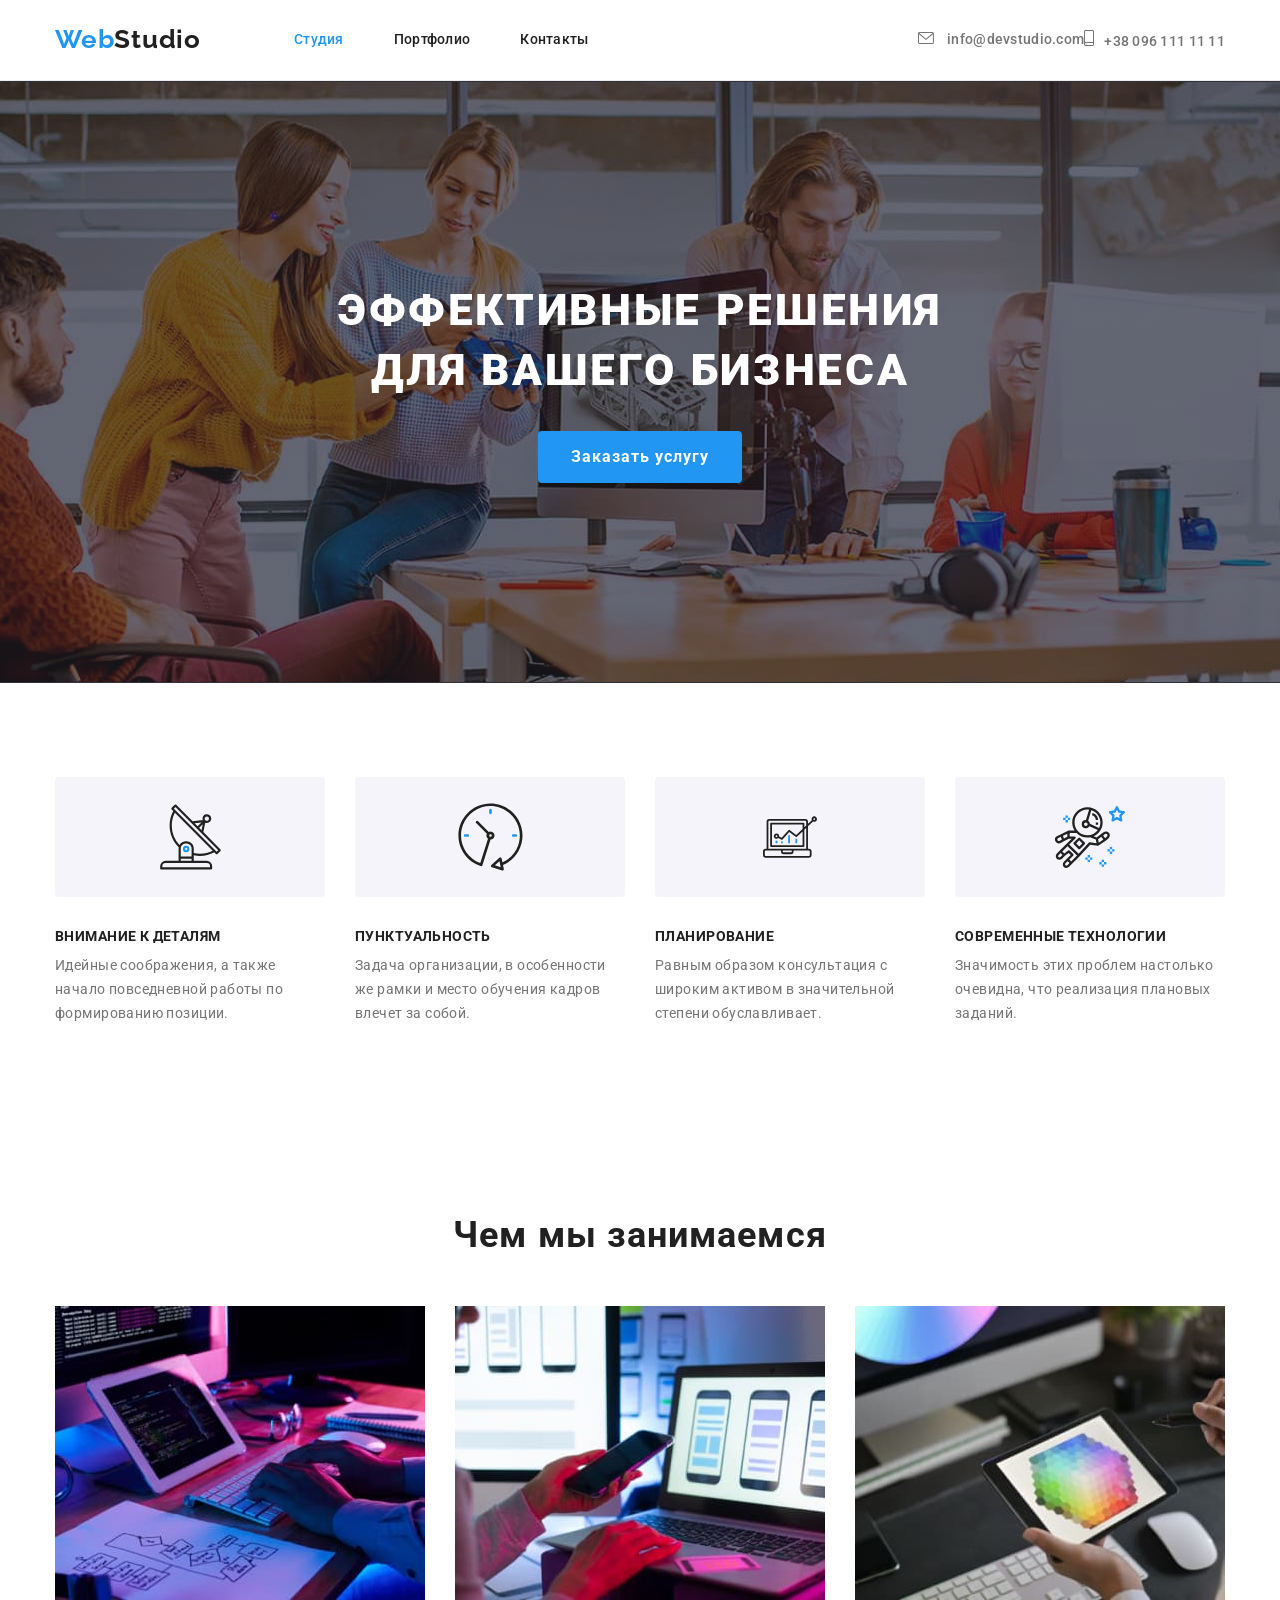
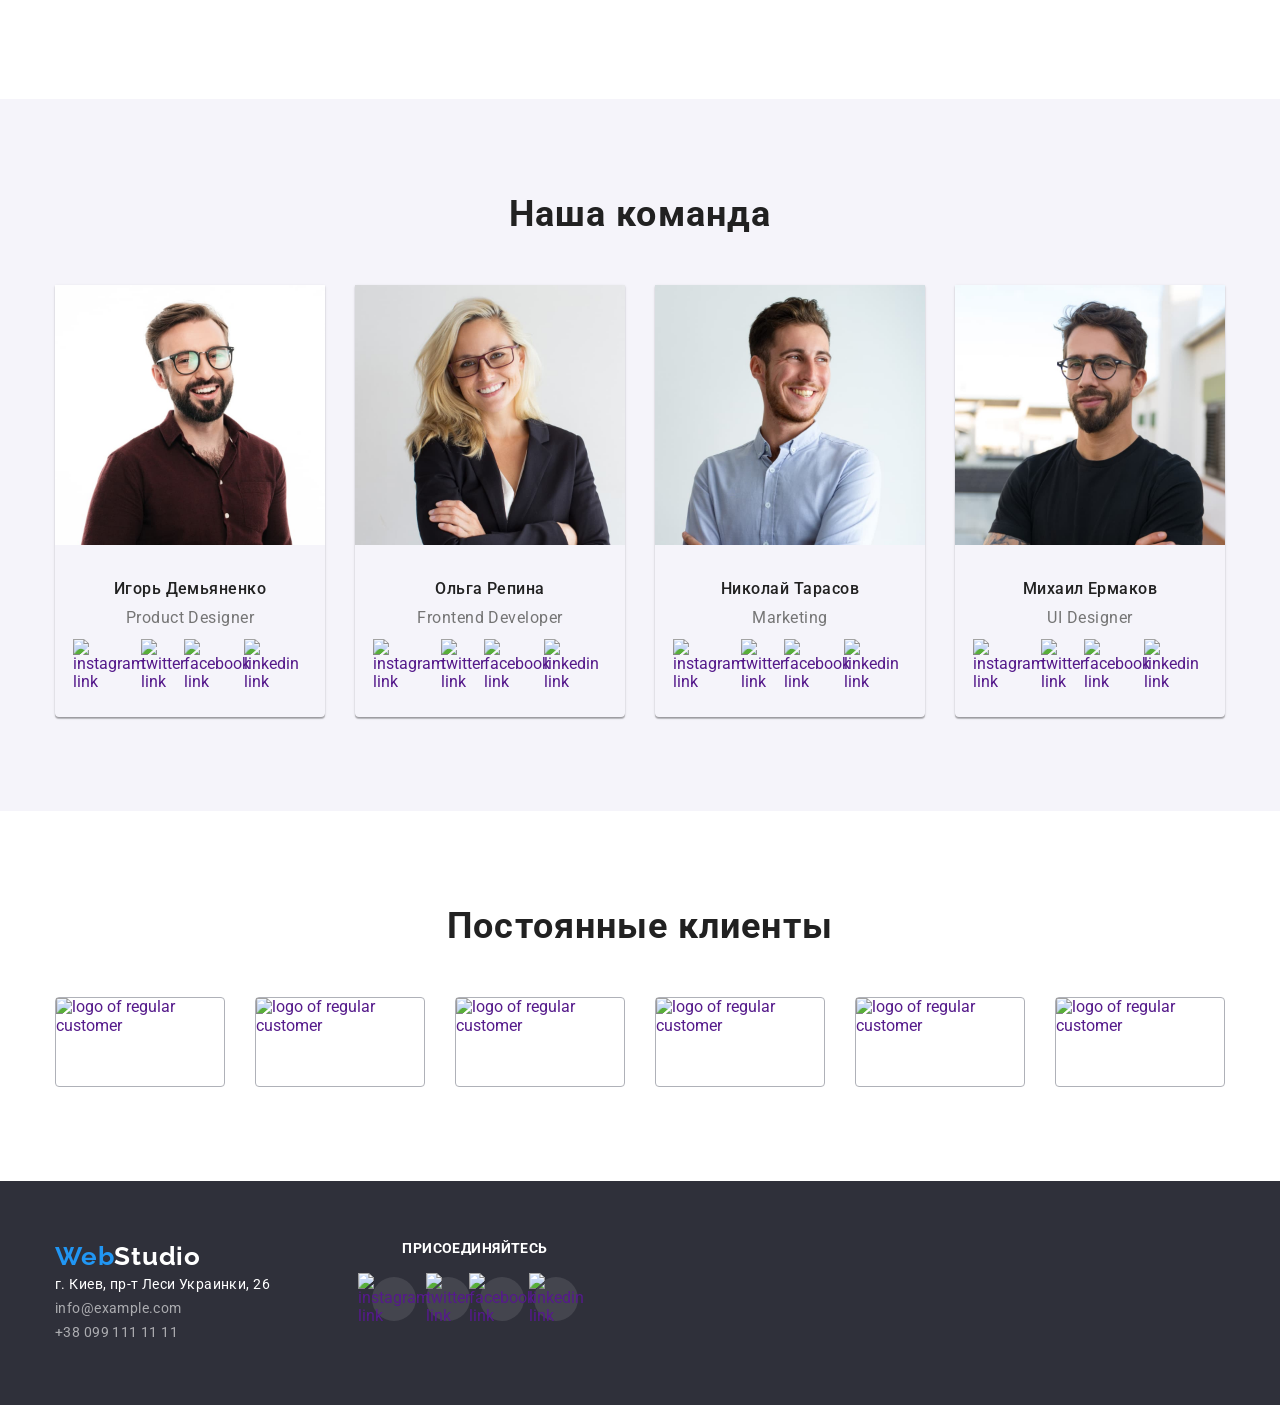
==== index.html @ 27469ef7 "sprite added" ====
<!DOCTYPE html>
<html lang="ru">
  <head>
    <meta charset="UTF-8" />
    <meta name="viewport" content="width=device-width, initial-scale=1.0" />
    <title>Document</title>
    <link
      rel="stylesheet"
      href="https://cdnjs.cloudflare.com/ajax/libs/modern-normalize/0.7.0/modern-normalize.min.css"
    />
    <link
      href="https://fonts.googleapis.com/css2?family=Raleway:wght@700&family=Roboto:wght@400;500;700&display=swap"
      rel="stylesheet"
    />
    <link rel="stylesheet" href="./css/styles.css" />
  </head>
  <body>
    <header class="header">
      <div class="container page-header">
        <nav class="site-nav">
          <a href="./index.html" class="logo">
            Web<span class="light">Studio</span>
          </a>
          <ul class="nav-list">
            <li class="item">
              <a href="./index.html" class="link current">Студия</a>
            </li>
            <li class="item">
              <a href="./portfolio.html" class="link">Портфолио</a>
            </li>
            <li class="item"><a href="" class="link">Контакты</a></li>
          </ul>
        </nav>
        <ul class="site-contact">
          <li class="item">
            <a href="mailto:info@devstudio.com" class="link"
              ><svg class="icon" width="16" height="12">
                <use href="./images/sprite.svg#envelope"></use>
              </svg>
              info@devstudio.com</a
            >
          </li>
          <li class="item">
            <a href="tel:+380961111111" class="link">
              <svg class="icon" width="10" height="16">
                <use href="./images/sprite.svg#smartphone"></use></svg
              >+38 096 111 11 11</a
            >
          </li>
        </ul>
      </div>
    </header>
    <main>
      <section class="hero">
        <h1 class="hero-title">Эффективные решения<br />для вашего бизнеса</h1>
        <a class="button primary" href="">Заказать услугу</a>
      </section>
      <section class="section advantages">
        <div class="container">
          <!-- <h2>Преимущества компании</h2> -->
          <ul class="list-advantages">
            <li class="item">
              <div class="advantages-rectangle">
                <svg class="icon" width="65" height="70">
                  <use href="./images/sprite.svg#antenna"></use>
                </svg>
              </div>
              <h3 class="section-title">Внимание к деталям</h3>
              <p>
                Идейные соображения, а также начало повседневной работы по
                формированию позиции.
              </p>
            </li>
            <li class="item">
              <div class="advantages-rectangle">
                <svg class="icon" width="67" height="70">
                  <use href="./images/sprite.svg#clock"></use>
                </svg>
              </div>
              <h3 class="section-title">Пунктуальность</h3>
              <p>
                Задача организации, в особенности же рамки и место обучения
                кадров влечет за собой.
              </p>
            </li>
            <li class="item">
              <div class="advantages-rectangle">
                <svg class="icon" width="70" height="54">
                  <use href="./images/sprite.svg#diagram"></use>
                </svg>
              </div>
              <h3 class="section-title">Планирование</h3>
              <p>
                Равным образом консультация с широким активом в значительной
                степени обуславливает.
              </p>
            </li>
            <li class="item">
              <div class="advantages-rectangle">
                <svg class="icon" width="70" height="70">
                  <use href="./images/sprite.svg#astronaut"></use>
                </svg>
              </div>
              <h3 class="section-title">Современные технологии</h3>
              <p>
                Значимость этих проблем настолько очевидна, что реализация
                плановых заданий.
              </p>
            </li>
          </ul>
        </div>
      </section>
      <section class="section">
        <div class="container">
          <h2 class="section-title">Чем мы занимаемся</h2>
          <ul class="workout">
            <li class="item">
              <img
                width="370"
                src="./images/box-1.jpg"
                alt="Создание веб приложений"
              />
            </li>
            <li class="item">
              <img
                width="370"
                src="./images/box-2.jpg"
                alt="Создание мобильных приложений"
              />
            </li>
            <li class="item">
              <img width="370" src="./images/box-3.jpg" alt="Подбор дизайнв" />
            </li>
          </ul>
        </div>
      </section>
      <section class="section team">
        <div class="container">
          <h2 class="section-title">Наша команда</h2>
          <ul class="team-members">
            <li class="item">
              <img width="270" src="./images/team1.jpg" alt="team member" />

              <h3>Игорь Демьяненко</h3>
              <p lang="en">Product Designer</p>

              <ul class="social-links">
                <li class="social-item">
                  <a href="" class="link"
                    ><img src="./images/instagram.svg" alt="instagram link"
                  /></a>
                </li>
                <li class="social-item">
                  <a href="" class="link"
                    ><img src="./images/twitter.svg" alt="twitter link"
                  /></a>
                </li>
                <li class="social-item">
                  <a href="" class="link"
                    ><img src="./images/facebook.svg"" alt="facebook link"></a
                  >
                </li>
                <li class="social-item">
                  <a href="" class="link"
                    ><img
                      class="img"
                      src="./images/linkedin.svg"
                      alt="linkedin link"
                  /></a>
                </li>
              </ul>
            </li>
            <li class="item">
              <img width="270" src="./images/team2.jpg" alt="team member" />

              <h3>Ольга Репина</h3>
              <p lang="en">Frontend Developer</p>

              <ul class="social-links">
                <li class="social-item">
                  <a href="" class="link"
                    ><img src="./images/instagram.svg" alt="instagram link"
                  /></a>
                </li>
                <li class="social-item">
                  <a href="" class="link"
                    ><img src="./images/twitter.svg" alt="twitter link"
                  /></a>
                </li>
                <li class="social-item">
                  <a href="" class="link"
                    ><img src="./images/facebook.svg"" alt=" facebook link"></a
                  >
                </li>
                <li class="social-item">
                  <a href="" class="link"
                    ><img
                      class="img"
                      src="./images/linkedin.svg"
                      alt="linkedin link"
                  /></a>
                </li>
              </ul>
            </li>
            <li class="item">
              <img width="270" src="./images/team3.jpg" alt="team member" />

              <h3>Николай Тарасов</h3>
              <p lang="en">Marketing</p>

              <ul class="social-links">
                <li class="social-item">
                  <a href="" class="link"
                    ><img src="./images/instagram.svg" alt="instagram link"
                  /></a>
                </li>
                <li class="social-item">
                  <a href="" class="link"
                    ><img src="./images/twitter.svg" alt="twitter link"
                  /></a>
                </li>
                <li class="social-item">
                  <a href="" class="link"
                    ><img src="./images/facebook.svg"" alt=" facebook link"></a
                  >
                </li>
                <li class="social-item">
                  <a href="" class="link"
                    ><img
                      class="img"
                      src="./images/linkedin.svg"
                      alt="linkedin link"
                  /></a>
                </li>
              </ul>
            </li>
            <li class="item">
              <img width="270" src="./images/team4.jpg" alt="team member" />

              <h3>Михаил Ермаков</h3>
              <p lang="en">UI Designer</p>

              <ul class="social-links">
                <li class="social-item">
                  <a href="" class="link"
                    ><img src="./images/instagram.svg" alt="instagram link"
                  /></a>
                </li>
                <li class="social-item">
                  <a href="" class="link"
                    ><img src="./images/twitter.svg" alt="twitter link"
                  /></a>
                </li>
                <li class="social-item">
                  <a href="" class="link"
                    ><img src="./images/facebook.svg"" alt=" facebook link"></a
                  >
                </li>
                <li class="social-item">
                  <a href="" class="link"
                    ><img
                      class="img"
                      src="./images/linkedin.svg"
                      alt="linkedin link"
                  /></a>
                </li>
              </ul>
            </li>
          </ul>
        </div>
      </section>
      <section class="section regular-customers">
        <div class="container">
          <h2 class="section-title">Постоянные клиенты</h2>
          <ul class="regular-customer-list">
            <li>
              <a href="" class="regular-customers-link"
                ><img src="./images/logo-1.svg" alt="logo of regular customer"
              /></a>
            </li>
            <li>
              <a href="" class="regular-customers-link"
                ><img src="./images/logo-2.svg" alt="logo of regular customer"
              /></a>
            </li>
            <li>
              <a href="" class="regular-customers-link"
                ><img src="./images/logo-3.svg" alt="logo of regular customer"
              /></a>
            </li>
            <li>
              <a href="" class="regular-customers-link"
                ><img src="./images/logo-4.svg" alt="logo of regular customer"
              /></a>
            </li>
            <li>
              <a href="" class="regular-customers-link"
                ><img src="./images/logo-5.svg" alt="logo of regular customer"
              /></a>
            </li>
            <li>
              <a href="" class="regular-customers-link"
                ><img src="./images/logo-6.svg" alt="logo of regular customer"
              /></a>
            </li>
          </ul>
        </div>
      </section>
    </main>
    <footer>
      <div class="container page-footer">
        <section class="address">
          <a href="./index.html" class="logo">
            Web<span class="dark">Studio</span>
          </a>

          <address class="address">
            г. Киев, пр-т Леси Украинки, 26 <br />
            <a href="mailto:info@example.com" class="link">info@example.com</a>
            <br />
            <a href="tel:+380991111111" class="link">+38 099 111 11 11</a>
          </address>
        </section>
        <section class="join">
          <h2 class="join-title">присоединяйтесь</h2>
          <ul class="join-list social-links">
            <li class="social-item">
              <a href="" class="link"
                ><img
                  class="img"
                  src="./images/instagram-2.svg"
                  alt="instagram link"
              /></a>
            </li>
            <li class="social-item">
              <a href="" class="link"
                ><img
                  class="img"
                  src="./images/twitter-1.svg"
                  alt="twitter link"
              /></a>
            </li>
            <li class="social-item">
              <a href="" class="link"
                ><img
                  class="img"
                  src="./images/facebook-1.svg"
                  alt="facebook link"
              /></a>
            </li>
            <li class="social-item">
              <a href="" class="link"
                ><img
                  class="img"
                  src="./images/linkedin-1.svg"
                  alt="linkedin link"
              /></a>
            </li>
          </ul>
        </section>
      </div>
    </footer>
  </body>
</html>
---- css/styles.css ----
:root {
  --primary-text-color: #757575;
  --title-text-color: #212121;
  --accent-color: #2196f3;
  --white-color: #ffffff;
  --secondary-bg-color: #2f303a;
  --secondary-button-color: #f5f4fa;
  --secondary-address-color: rgba(255, 255, 255, 0.6);
  --header-border-color: #ececec;
}

body {
  background-color: var(--white-color);
  color: var(--primary-text-color);
  font-family: Roboto, sans-serif;
}

.container {
  margin-left: auto;
  margin-right: auto;
  width: 1200px;
  padding-left: 15px;
  padding-right: 15px;
}

ul,
p,
h1,
h2,
h3,
h4,
h5,
h6 {
  margin: 0px;
  padding: 0px;
}

li {
  list-style: none;
}

a {
  text-decoration: none;
  /* Убираем подчёркивание */
}

/* Logo */
.logo {
  color: var(--accent-color);
  font-family: Raleway, sans-serif;
  font-weight: 700;
  font-size: 26px;
  line-height: 1.2;
  letter-spacing: 0.03em;
}
.logo .dark {
  margin-bottom: 20px;

  color: var(--white-color);
}

.logo .light {
  margin-bottom: 25px;

  color: var(--title-text-color);
}

/* Header */

.page-header {
  display: flex;
  align-items: center;
}

.header {
  border-bottom: 1px solid var(--header-border-color);
}

.site-nav {
  display: flex;
  align-items: center;
}

.nav-list {
  display: flex;
  margin-left: 93px;
}

.nav-list .item:not(:last-child) {
  margin-right: 50px;
}

.nav-list .link {
  display: inline-block;
  padding-top: 32px;
  padding-bottom: 32px;

  color: var(--title-text-color);
  font-weight: 500;
  font-size: 14px;
  line-height: 1.14;
  letter-spacing: 0.02em;
}

.site-contact {
  display: inline-flex;
  margin-left: auto;
}

.site-contact .icon {

  margin-right: 10px;
}

/* .site-contact .item:nth-child(1)::before {
  content: "";
  display: inline-flex;
  width: 16px;
  height: 12px;
  background-size: contain;
  background-image: url(../images/envelope.svg);
  background-repeat: no-repeat;
  margin-right: 10px;
}

.site-contact .item:nth-child(2)::before {
  content: "";
  display: inline-flex;
  width: 10px;
  height: 16px;
  background-size: contain;
  background-image: url(../images/smartphone.svg);
  background-repeat: no-repeat;
  margin-right: 10px; */
}

.site-contact .item:not(:last-child) {
    margin-right: 50px;
}

.site-contact .link {
  color: var(--primary-text-color);

  font-weight: 500;
  font-size: 14px;
  line-height: 1.14;
  letter-spacing: 0.02em;
}

.nav-list .link.current,
.nav-list .link:hover,
.nav-list .link:focus,
.site-contact .link:hover,
.site-contact .link:focus,
.address .link:hover,
.address .link:focus {
  color: var(--accent-color);
}

/* Main */

.section {
  padding: 94px 0px;
}

.section-title {
  color: var(--title-text-color);
}

.hero {
  background-color: var(--secondary-bg-color);

  background-image: linear-gradient(
      to right,
      rgba(47, 48, 58, 0.4),
      rgba(47, 48, 58, 0.4)
    ),
    url(../images/hero-bg.jpg);
  background-repeat: no-repeat;
  background-position: center;

  padding-top: 200px;
  padding-bottom: 200px;

  text-align: center;
}

.hero-title {
  margin-top: 0px;
  margin-bottom: 30px;

  color: var(--white-color);

  font-weight: 900;
  font-size: 44px;
  line-height: 1.36;
  letter-spacing: 0.06em;
  text-transform: uppercase;
}


.advantages .list-advantages {
  display: flex;
}

.advantages .item {
  width: calc((100% - (30px * 3)) / 4);
}

.advantages .item + .item {
  margin-left: 30px;
}

.advantages .section-title {
  display: inline-block;
  margin-bottom: 10px;

  font-weight: 700;
  font-size: 14px;
  line-height: 1.14;
  letter-spacing: 0.03em;
  text-transform: uppercase;
}
.advantages p {
  font-size: 14px;
  line-height: 1.71;
  letter-spacing: 0.03em;
}

.advantages-rectangle {
  background-color: var(--secondary-button-color);
  display: flex;
  justify-content: center;
   align-items: center;
  width: 270px;
  height: 120px;
  border-radius: 4px;
  margin-bottom: 30px;
}
/* .list-advantages .item::before {
  content: "";
  display: inline-flex;
  background-color: var(--secondary-button-color);
  background-position: 50% 50%;
  background-repeat: no-repeat;

  width: 270px;
  height: 120px;
  border-radius: 4px;
  margin-bottom: 30px;
}

.list-advantages .item:nth-child(1)::before {
  background-image: url(../images/antenna.svg);
}

.list-advantages .item:nth-child(2)::before {
  background-image: url(../images/clock.svg);
}

.list-advantages .item:nth-child(3)::before {
  background-image: url(../images/diagram.svg);
}

.list-advantages .item:nth-child(4)::before {
  background-image: url(../images/astronaut.svg);
} */

.workout {
  display: flex;
}

.workout .item + .item {
  margin-left: 30px;
}



.team {
  background-color: var(--secondary-button-color);
}

.team-members {
  display: flex;
}

.team-members .item:not(:last-child) {
  margin-right: 30px;
}

.team-members > .item {
  box-shadow: 0px 1px 3px rgba(0, 0, 0, 0.12), 0px 1px 1px rgba(0, 0, 0, 0.14),
    0px 2px 1px rgba(0, 0, 0, 0.2);
  border-radius: 0px 0px 4px 4px;
  padding-bottom: 30px;
}

.team h3 {
  margin-top: 30px;
  margin-bottom: 10px;

  color: var(--title-text-color);

  font-weight: 500;
  font-size: 16px;
  line-height: 1.19;
  text-align: center;
  letter-spacing: 0.03em;
}

.team p {
  margin-bottom: 16px;
  font-size: 16px;
  line-height: 1.19;
  text-align: center;
  letter-spacing: 0.03em;
}
.social-links {
  display: flex;
  width: 206px;
  height: 44px;
  margin-right: 32px;
  margin-left: 32px;
}

.social-item {
  display: flex;
  justify-content: center;
  align-items: center;

  width: 44px;
  height: 44px;
  border-radius: 50%;
}

.social-item:not(:last-child) {
  margin-right: 10px;
}
.regular-customers .regular-customer-list {
  display: flex;
  justify-content: space-between;
  width: 1170;
}

.regular-customers-link {
  display: flex;
  justify-content: center;
  width: 170px;
  height: 90px;

  border: 1px solid #afb1b8;
  border-radius: 4px;
}

.filter {
  display: flex;
  justify-content: center;
  margin-bottom: 50px;
}

.filter .item:not(:last-child) {
  margin-right: 8px;
}

/* Buttons */

.button {
  display: inline-block;
  border: 1px solid transparent;
  border-radius: 4px;
}

.button.primary {
  padding: 10px 32px;

  background-color: var(--accent-color);
  color: var(--white-color);

  font-weight: 700;
  font-size: 16px;
  line-height: 1.87;
  /* display: flex; */
  /* align-items: center; */
  /* text-align: center; */
  letter-spacing: 0.06em;
}

.filter .button {
  padding: 6px 22px;

  background-color: var(--secondary-button-color);
  color: var(--title-text-color);

  font-weight: 500;
  font-size: 16px;
  line-height: 1.62;
  letter-spacing: 0.03em;
}

.filter .button:hover,
.filter .button:focus {
  background-color: var(--accent-color);
  color: var(--white-color);
}

.works {
  display: flex;
  flex-wrap: wrap;
}

.works .item:not(:nth-child(3n)) {
  margin-right: 30px;
}

.works .item:not(:nth-last-child(-n + 3)) {
  margin-bottom: 30px;
}

.works .section-title {
  margin-top: 20px;
  margin-bottom: 4px;
}

h2.section-title {
  margin-bottom: 50px;

  font-weight: 700;
  font-size: 36px;
  line-height: 1.17;
  text-align: center;
  letter-spacing: 0.03em;
}

.works .section-title {
  font-weight: 700;
  font-size: 18px;
  line-height: 2;
  letter-spacing: 0.06em;
}

.works p {
  color: var(--primary-text-color);

  font-size: 16px;
  line-height: 1.87;
  letter-spacing: 0.03em;
}

/* Footer */

footer {
  background-color: var(--secondary-bg-color);
}

.page-footer {
  display: flex;
  padding-top: 60px;
  padding-bottom: 60px;
}
.address {
  color: var(--white-color);
  font-style: normal;
  font-size: 14px;
  line-height: 1.71;
  letter-spacing: 0.03em;
}

.address .link {
  color: var(--secondary-address-color);
  margin: 9px 0px;
}

.join {
  margin-left: 70px;
}

.join-title {
  margin-bottom: 20px;

  color: var(--white-color);

  font-family: Roboto;
  font-weight: 700;
  font-size: 14px;
  line-height: 1.14;
  letter-spacing: 0.03em;
  text-transform: uppercase;
  text-align: center;
}

.join .social-item {
  background-color: rgba(255, 255, 255, 0.1);
}
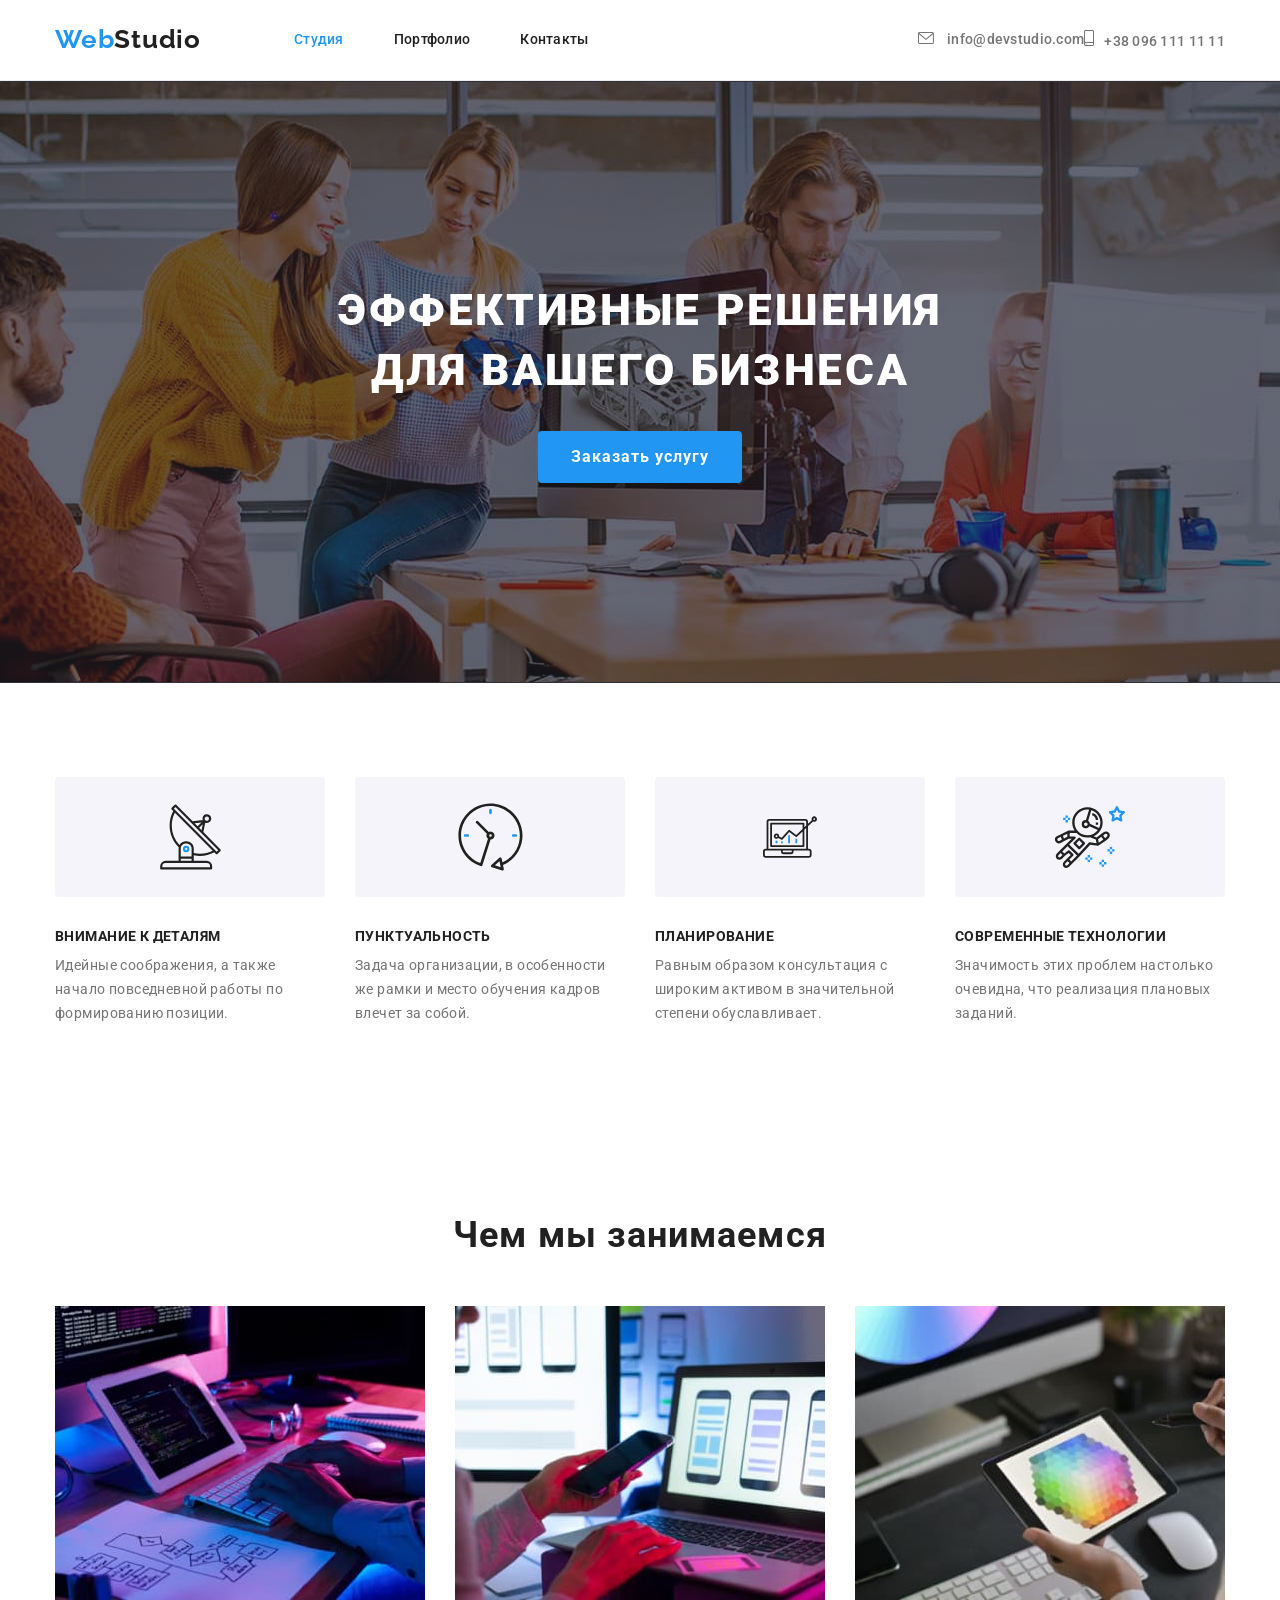
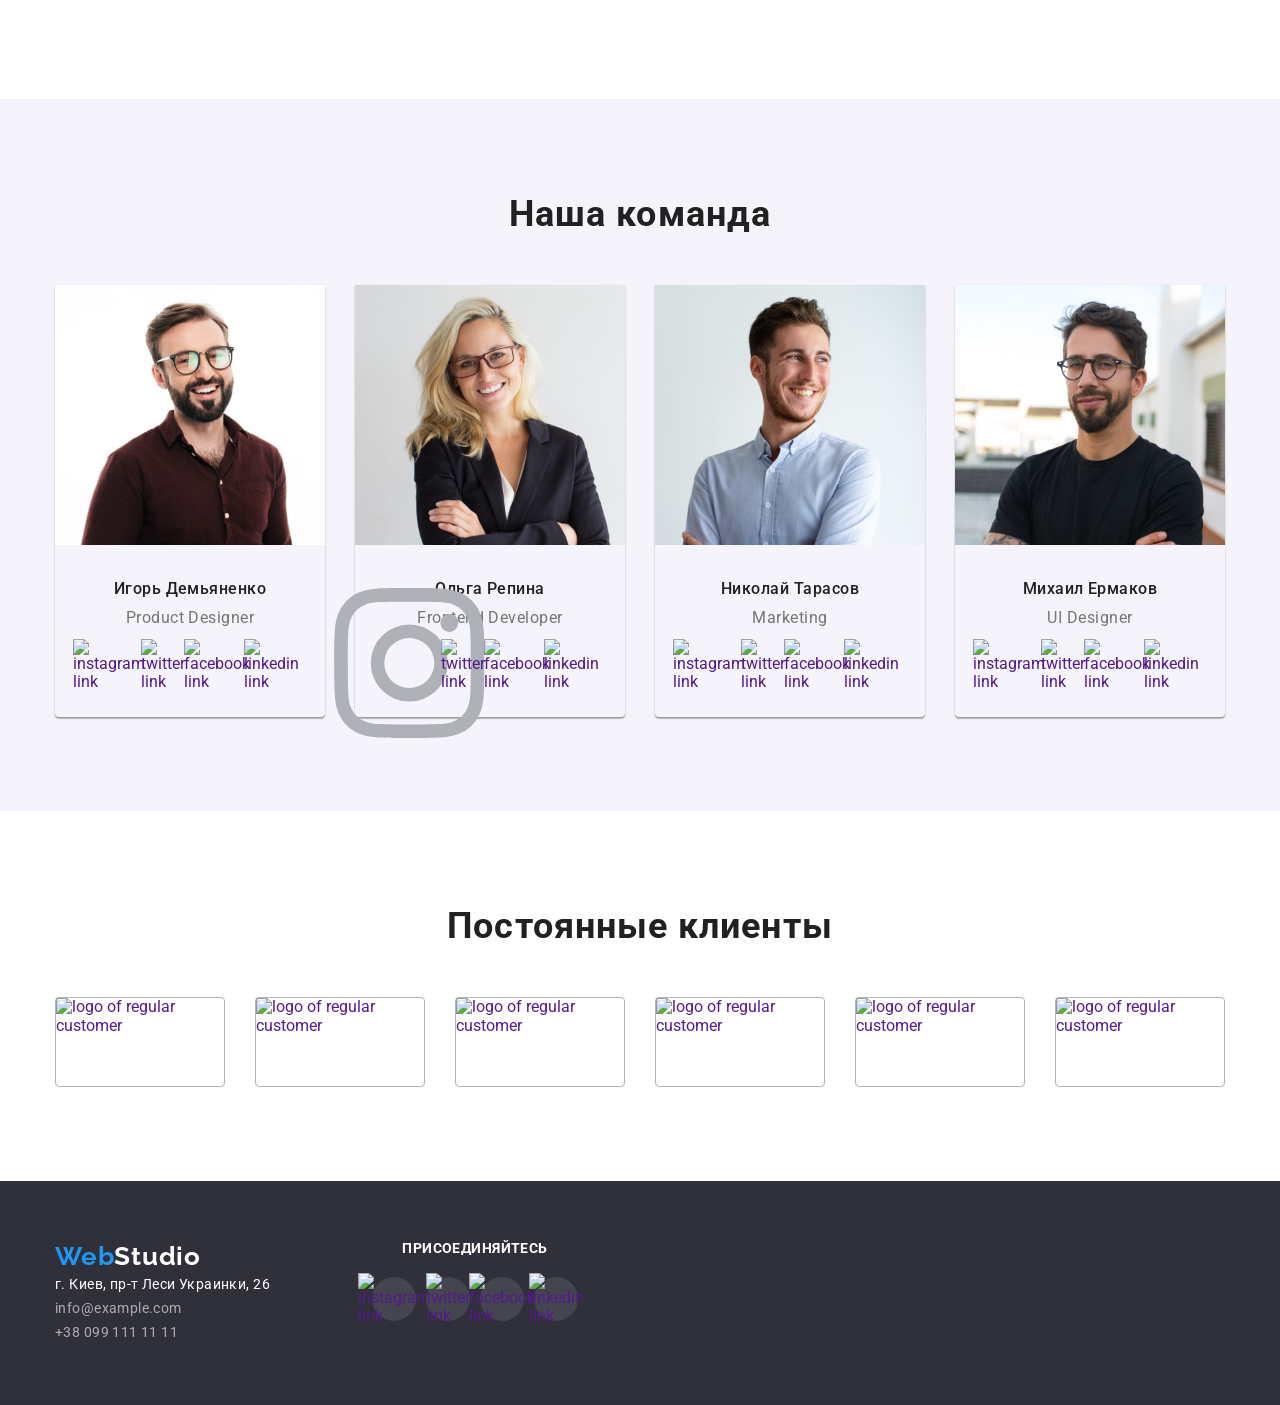
==== commit 1cd04b15: "instagram-grey added" ====
--- a/index.html
+++ b/index.html
@@ -178,9 +178,13 @@
 
               <ul class="social-links">
                 <li class="social-item">
-                  <a href="" class="link"
-                    ><img src="./images/instagram.svg" alt="instagram link"
-                  /></a>
+                  <a href="" class="link">
+                    <svg class="icon">
+                      <use href="./images/sprite.svg#instagram-grey"></use>
+                    </svg>
+                    <!-- <img src="./images/instagram.svg" alt="instagram link"
+                  /> -->
+                  </a>
                 </li>
                 <li class="social-item">
                   <a href="" class="link"
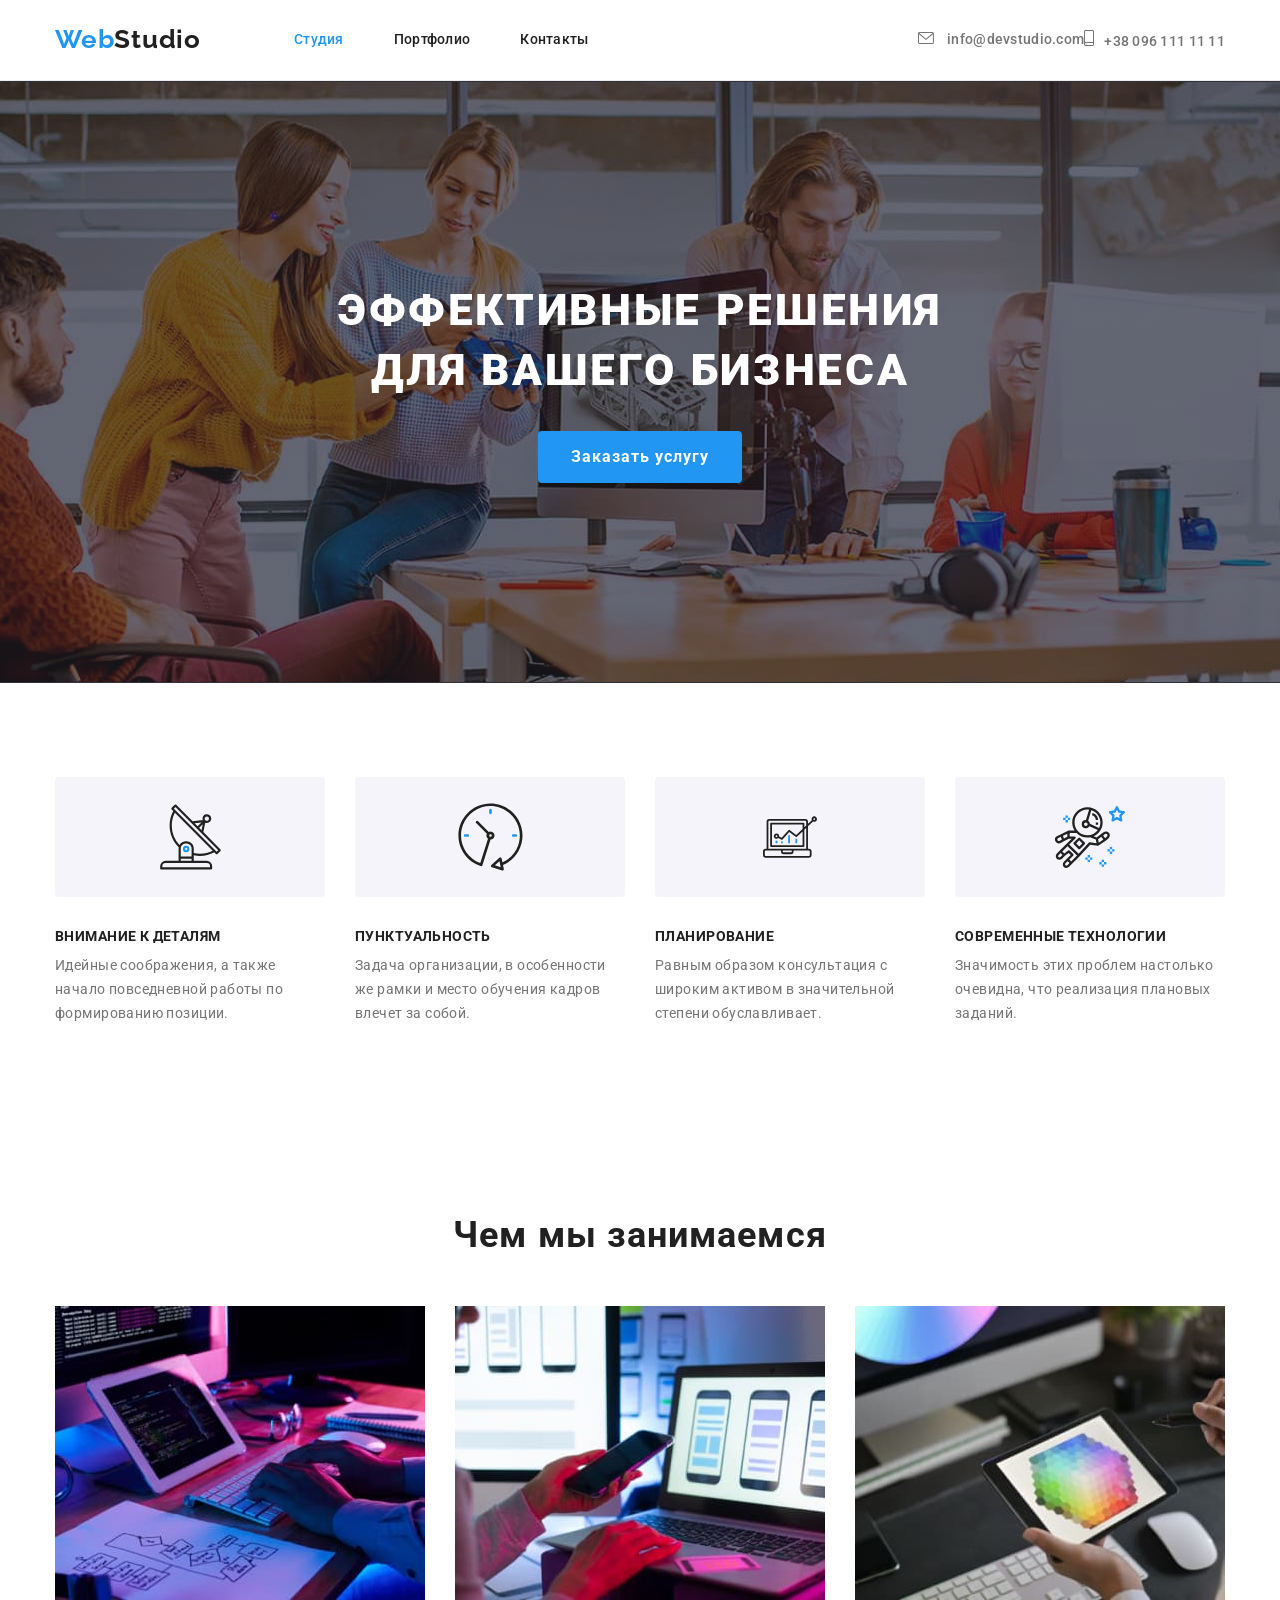
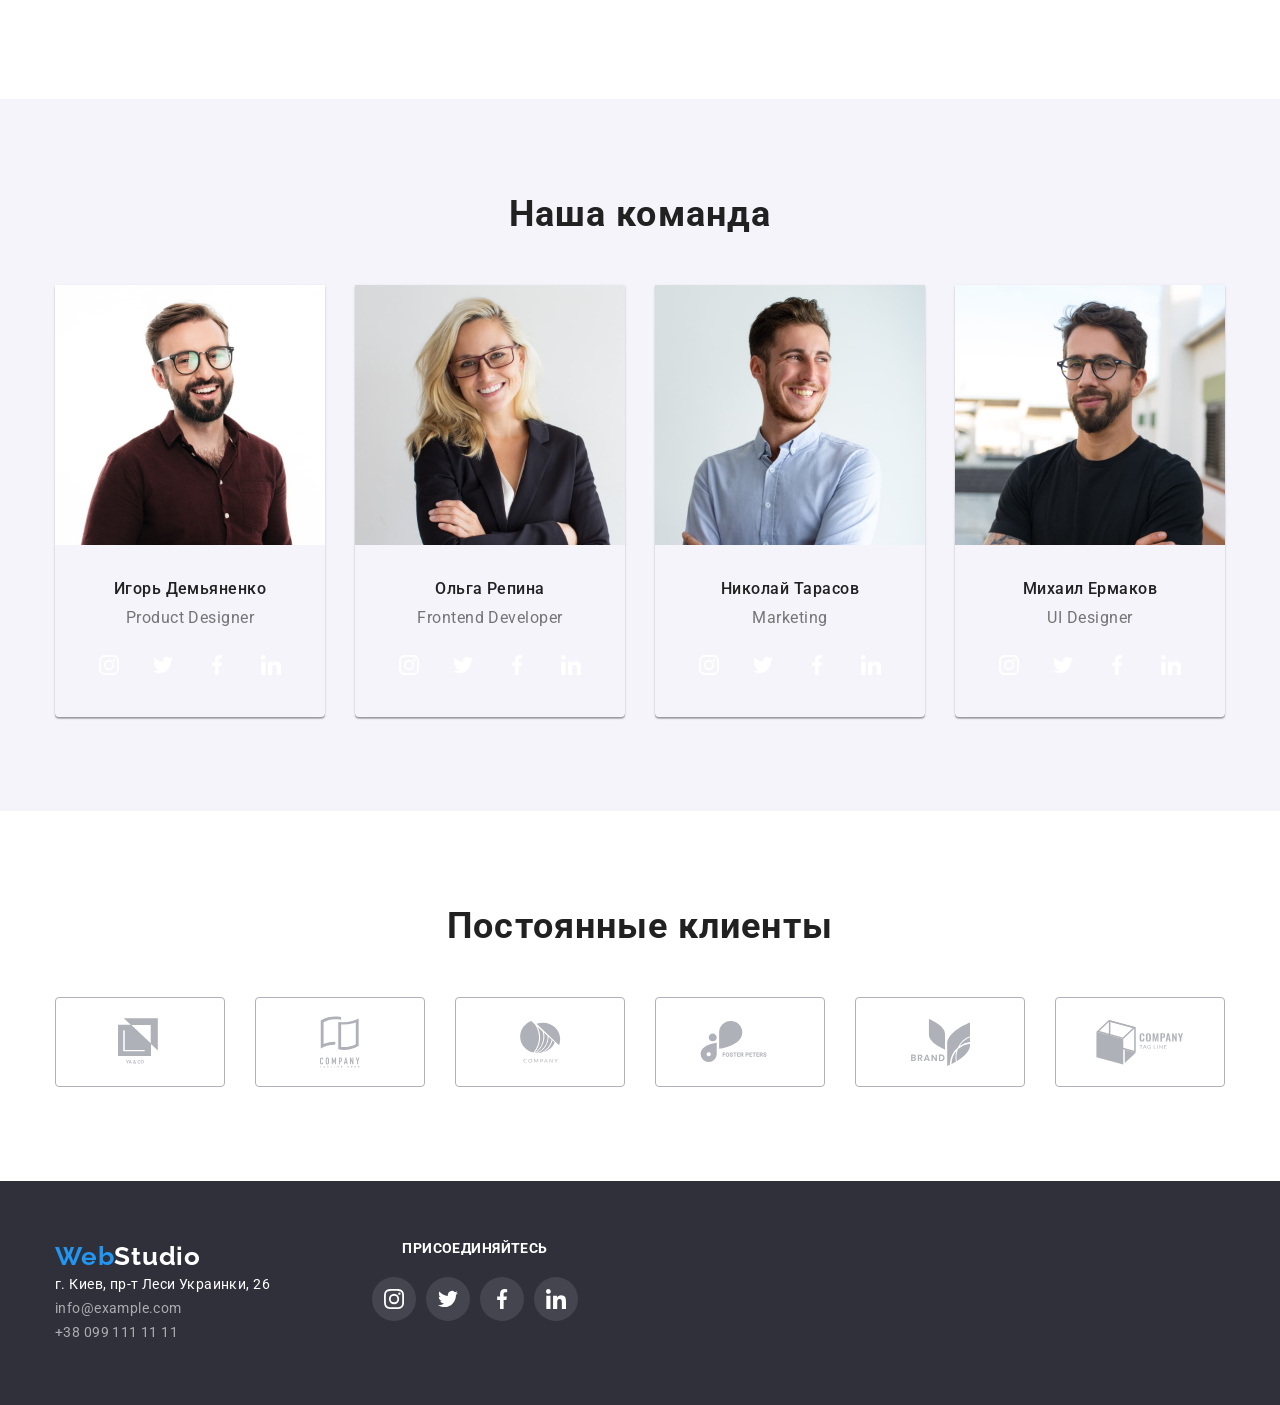
==== commit 47cbfb67: "regular clients added" ====
--- a/index.html
+++ b/index.html
@@ -146,27 +146,32 @@
 
               <ul class="social-links">
                 <li class="social-item">
-                  <a href="" class="link"
-                    ><img src="./images/instagram.svg" alt="instagram link"
-                  /></a>
-                </li>
-                <li class="social-item">
-                  <a href="" class="link"
-                    ><img src="./images/twitter.svg" alt="twitter link"
-                  /></a>
-                </li>
-                <li class="social-item">
-                  <a href="" class="link"
-                    ><img src="./images/facebook.svg"" alt="facebook link"></a
-                  >
-                </li>
-                <li class="social-item">
-                  <a href="" class="link"
-                    ><img
-                      class="img"
-                      src="./images/linkedin.svg"
-                      alt="linkedin link"
-                  /></a>
+                  <a href="" class="link">
+                    <svg class="icon" width="20" height="20">
+                      <use href="./images/sprite.svg#instagram"></use>
+                    </svg>
+                  </a>
+                </li>
+                <li class="social-item">
+                  <a href="" class="link">
+                    <svg class="icon" width="20" height="20">
+                      <use href="./images/sprite.svg#twitter"></use>
+                    </svg>
+                  </a>
+                </li>
+                <li class="social-item">
+                  <a href="" class="link">
+                    <svg class="icon" width="20" height="20">
+                      <use href="./images/sprite.svg#facebook"></use>
+                    </svg>
+                  </a>
+                </li>
+                <li class="social-item">
+                  <a href="" class="link">
+                    <svg class="icon" width="20" height="20">
+                      <use href="./images/sprite.svg#linkedin"></use>
+                    </svg>
+                  </a>
                 </li>
               </ul>
             </li>
@@ -179,30 +184,31 @@
               <ul class="social-links">
                 <li class="social-item">
                   <a href="" class="link">
-                    <svg class="icon">
-                      <use href="./images/sprite.svg#instagram-grey"></use>
-                    </svg>
-                    <!-- <img src="./images/instagram.svg" alt="instagram link"
-                  /> -->
-                  </a>
-                </li>
-                <li class="social-item">
-                  <a href="" class="link"
-                    ><img src="./images/twitter.svg" alt="twitter link"
-                  /></a>
-                </li>
-                <li class="social-item">
-                  <a href="" class="link"
-                    ><img src="./images/facebook.svg"" alt=" facebook link"></a
-                  >
-                </li>
-                <li class="social-item">
-                  <a href="" class="link"
-                    ><img
-                      class="img"
-                      src="./images/linkedin.svg"
-                      alt="linkedin link"
-                  /></a>
+                    <svg class="icon" width="20" height="20">
+                      <use href="./images/sprite.svg#instagram"></use>
+                    </svg>
+                  </a>
+                </li>
+                <li class="social-item">
+                  <a href="" class="link">
+                    <svg class="icon" width="20" height="20">
+                      <use href="./images/sprite.svg#twitter"></use>
+                    </svg>
+                  </a>
+                </li>
+                <li class="social-item">
+                  <a href="" class="link">
+                    <svg class="icon" width="20" height="20">
+                      <use href="./images/sprite.svg#facebook"></use>
+                    </svg>
+                  </a>
+                </li>
+                <li class="social-item">
+                  <a href="" class="link">
+                    <svg class="icon" width="20" height="20">
+                      <use href="./images/sprite.svg#linkedin"></use>
+                    </svg>
+                  </a>
                 </li>
               </ul>
             </li>
@@ -214,27 +220,32 @@
 
               <ul class="social-links">
                 <li class="social-item">
-                  <a href="" class="link"
-                    ><img src="./images/instagram.svg" alt="instagram link"
-                  /></a>
-                </li>
-                <li class="social-item">
-                  <a href="" class="link"
-                    ><img src="./images/twitter.svg" alt="twitter link"
-                  /></a>
-                </li>
-                <li class="social-item">
-                  <a href="" class="link"
-                    ><img src="./images/facebook.svg"" alt=" facebook link"></a
-                  >
-                </li>
-                <li class="social-item">
-                  <a href="" class="link"
-                    ><img
-                      class="img"
-                      src="./images/linkedin.svg"
-                      alt="linkedin link"
-                  /></a>
+                  <a href="" class="link">
+                    <svg class="icon" width="20" height="20">
+                      <use href="./images/sprite.svg#instagram"></use>
+                    </svg>
+                  </a>
+                </li>
+                <li class="social-item">
+                  <a href="" class="link">
+                    <svg class="icon" width="20" height="20">
+                      <use href="./images/sprite.svg#twitter"></use>
+                    </svg>
+                  </a>
+                </li>
+                <li class="social-item">
+                  <a href="" class="link">
+                    <svg class="icon" width="20" height="20">
+                      <use href="./images/sprite.svg#facebook"></use>
+                    </svg>
+                  </a>
+                </li>
+                <li class="social-item">
+                  <a href="" class="link">
+                    <svg class="icon" width="20" height="20">
+                      <use href="./images/sprite.svg#linkedin"></use>
+                    </svg>
+                  </a>
                 </li>
               </ul>
             </li>
@@ -246,27 +257,32 @@
 
               <ul class="social-links">
                 <li class="social-item">
-                  <a href="" class="link"
-                    ><img src="./images/instagram.svg" alt="instagram link"
-                  /></a>
-                </li>
-                <li class="social-item">
-                  <a href="" class="link"
-                    ><img src="./images/twitter.svg" alt="twitter link"
-                  /></a>
-                </li>
-                <li class="social-item">
-                  <a href="" class="link"
-                    ><img src="./images/facebook.svg"" alt=" facebook link"></a
-                  >
-                </li>
-                <li class="social-item">
-                  <a href="" class="link"
-                    ><img
-                      class="img"
-                      src="./images/linkedin.svg"
-                      alt="linkedin link"
-                  /></a>
+                  <a href="" class="link">
+                    <svg class="icon" width="20" height="20">
+                      <use href="./images/sprite.svg#instagram"></use>
+                    </svg>
+                  </a>
+                </li>
+                <li class="social-item">
+                  <a href="" class="link">
+                    <svg class="icon" width="20" height="20">
+                      <use href="./images/sprite.svg#twitter"></use>
+                    </svg>
+                  </a>
+                </li>
+                <li class="social-item">
+                  <a href="" class="link">
+                    <svg class="icon" width="20" height="20">
+                      <use href="./images/sprite.svg#facebook"></use>
+                    </svg>
+                  </a>
+                </li>
+                <li class="social-item">
+                  <a href="" class="link">
+                    <svg class="icon" width="20" height="20">
+                      <use href="./images/sprite.svg#linkedin"></use>
+                    </svg>
+                  </a>
                 </li>
               </ul>
             </li>
@@ -279,33 +295,45 @@
           <ul class="regular-customer-list">
             <li>
               <a href="" class="regular-customers-link"
-                ><img src="./images/logo-1.svg" alt="logo of regular customer"
-              /></a>
-            </li>
-            <li>
-              <a href="" class="regular-customers-link"
-                ><img src="./images/logo-2.svg" alt="logo of regular customer"
-              /></a>
-            </li>
-            <li>
-              <a href="" class="regular-customers-link"
-                ><img src="./images/logo-3.svg" alt="logo of regular customer"
-              /></a>
-            </li>
-            <li>
-              <a href="" class="regular-customers-link"
-                ><img src="./images/logo-4.svg" alt="logo of regular customer"
-              /></a>
-            </li>
-            <li>
-              <a href="" class="regular-customers-link"
-                ><img src="./images/logo-5.svg" alt="logo of regular customer"
-              /></a>
-            </li>
-            <li>
-              <a href="" class="regular-customers-link"
-                ><img src="./images/logo-6.svg" alt="logo of regular customer"
-              /></a>
+                ><svg class="icon" width="44" height="49">
+                  <use href="./images/sprite.svg#logo-1"></use>
+                </svg>
+              </a>
+            </li>
+            <li>
+              <a href="" class="regular-customers-link"
+                ><svg class="icon" width="40" height="52">
+                  <use href="./images/sprite.svg#logo-2"></use>
+                </svg>
+              </a>
+            </li>
+            <li>
+              <a href="" class="regular-customers-link"
+                ><svg class="icon" width="41" height="42">
+                  <use href="./images/sprite.svg#logo-3"></use>
+                </svg>
+              </a>
+            </li>
+            <li>
+              <a href="" class="regular-customers-link"
+                ><svg class="icon" width="80" height="42">
+                  <use href="./images/sprite.svg#logo-4"></use>
+                </svg>
+              </a>
+            </li>
+            <li>
+              <a href="" class="regular-customers-link"
+                ><svg class="icon" width="59" height="47">
+                  <use href="./images/sprite.svg#logo-5"></use>
+                </svg>
+              </a>
+            </li>
+            <li>
+              <a href="" class="regular-customers-link"
+                ><svg class="icon" width="88" height="45">
+                  <use href="./images/sprite.svg#logo-6"></use>
+                </svg>
+              </a>
             </li>
           </ul>
         </div>
@@ -327,38 +355,35 @@
         </section>
         <section class="join">
           <h2 class="join-title">присоединяйтесь</h2>
+
           <ul class="join-list social-links">
             <li class="social-item">
-              <a href="" class="link"
-                ><img
-                  class="img"
-                  src="./images/instagram-2.svg"
-                  alt="instagram link"
-              /></a>
+              <a href="" class="link">
+                <svg class="icon" width="20" height="20">
+                  <use href="./images/sprite.svg#instagram"></use>
+                </svg>
+              </a>
             </li>
             <li class="social-item">
-              <a href="" class="link"
-                ><img
-                  class="img"
-                  src="./images/twitter-1.svg"
-                  alt="twitter link"
-              /></a>
+              <a href="" class="link">
+                <svg class="icon" width="20" height="20">
+                  <use href="./images/sprite.svg#twitter"></use>
+                </svg>
+              </a>
             </li>
             <li class="social-item">
-              <a href="" class="link"
-                ><img
-                  class="img"
-                  src="./images/facebook-1.svg"
-                  alt="facebook link"
-              /></a>
+              <a href="" class="link">
+                <svg class="icon" width="20" height="20">
+                  <use href="./images/sprite.svg#facebook"></use>
+                </svg>
+              </a>
             </li>
             <li class="social-item">
-              <a href="" class="link"
-                ><img
-                  class="img"
-                  src="./images/linkedin-1.svg"
-                  alt="linkedin link"
-              /></a>
+              <a href="" class="link">
+                <svg class="icon" width="20" height="20">
+                  <use href="./images/sprite.svg#linkedin"></use>
+                </svg>
+              </a>
             </li>
           </ul>
         </section>
--- a/css/styles.css
+++ b/css/styles.css
@@ -323,8 +323,8 @@
   margin-left: 32px;
 }
 
-.social-item {
-  display: flex;
+.social-item .link {
+  display: inline-flex;
   justify-content: center;
   align-items: center;
 
@@ -343,14 +343,24 @@
 }
 
 .regular-customers-link {
-  display: flex;
-  justify-content: center;
+      display: inline-flex;
+    justify-content: center;
+    align-items: center;
   width: 170px;
   height: 90px;
 
   border: 1px solid #afb1b8;
   border-radius: 4px;
 }
+
+.regular-customers-link .icon {
+fill: #AFB1B8;
+}
+
+.regular-customers-link:hover .icon {
+fill: var(--accent-color);
+}
+
 
 .filter {
   display: flex;
@@ -488,6 +498,12 @@
   text-align: center;
 }
 
-.join .social-item {
+.join .social-item .link {
   background-color: rgba(255, 255, 255, 0.1);
 }
+
+
+/* .social-item .link:hover .social-item>.link {
+  background-color: var(--accent-color);
+  
+} */
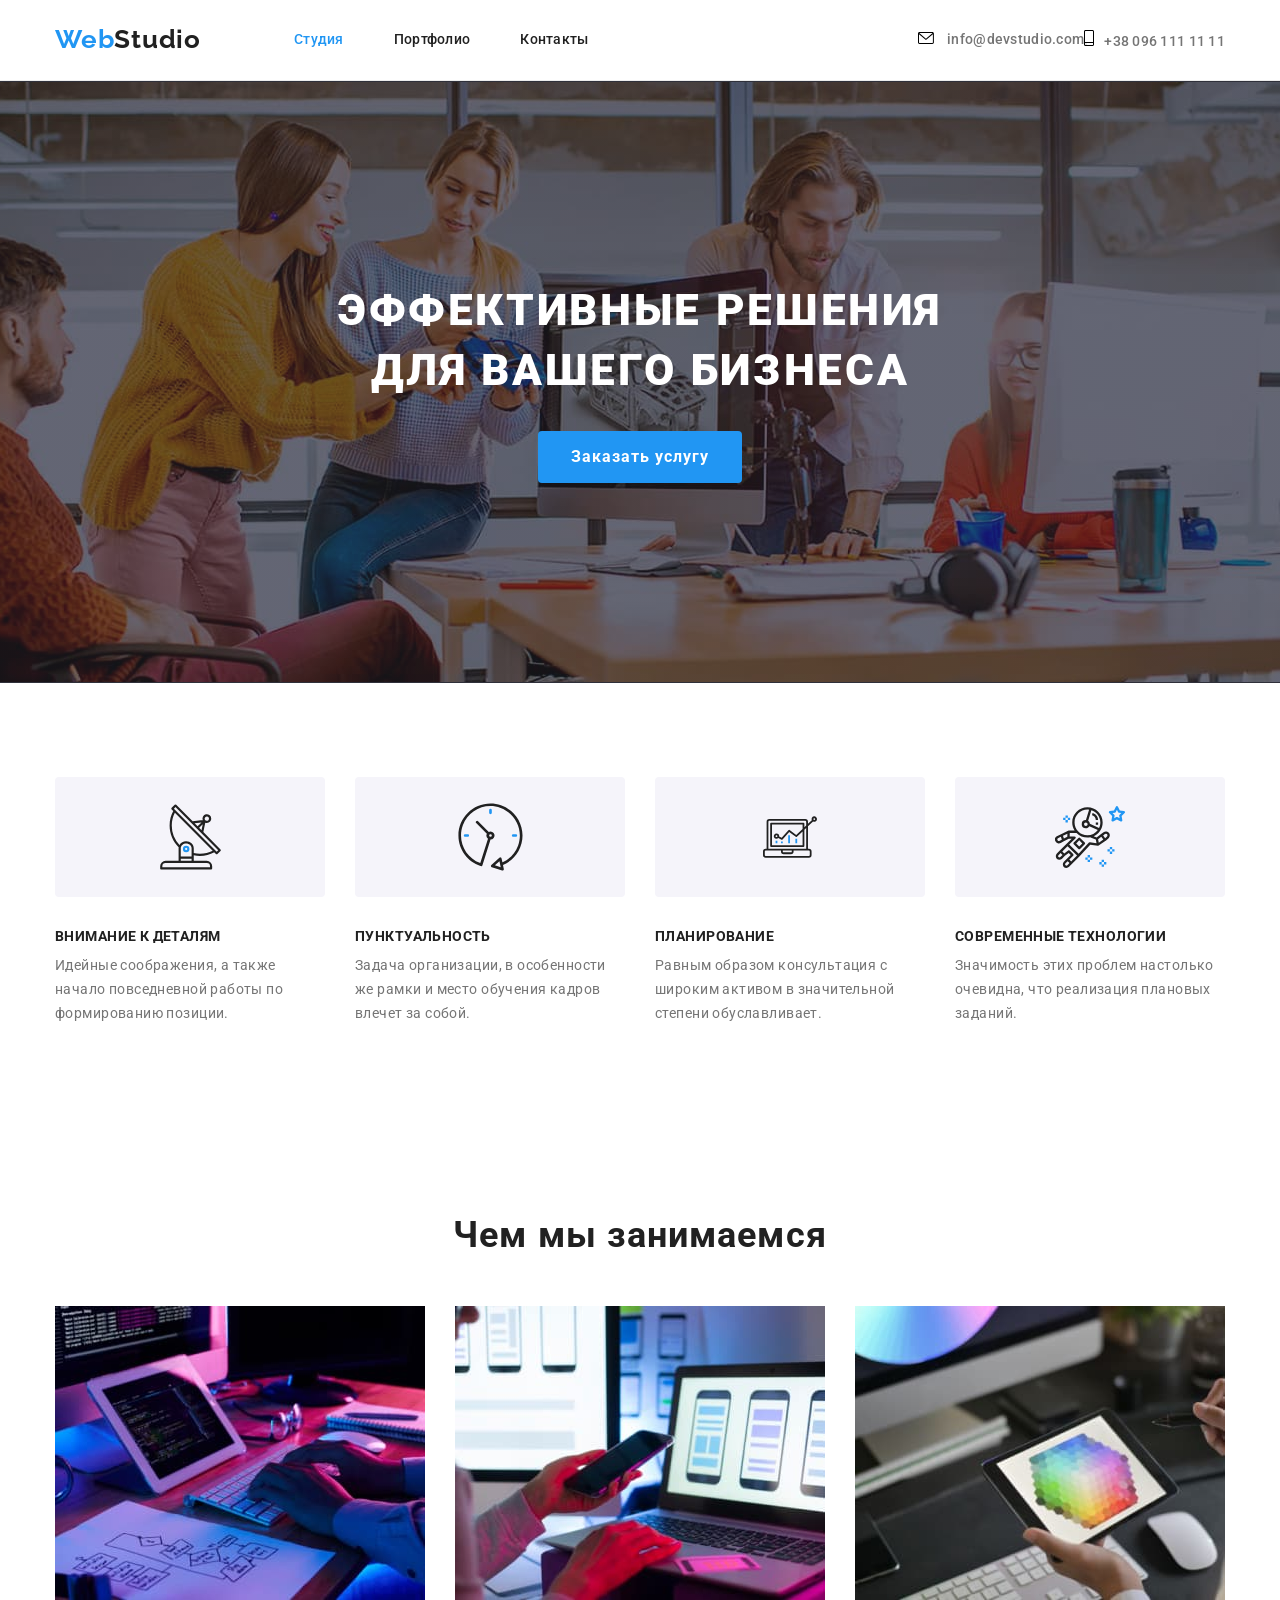
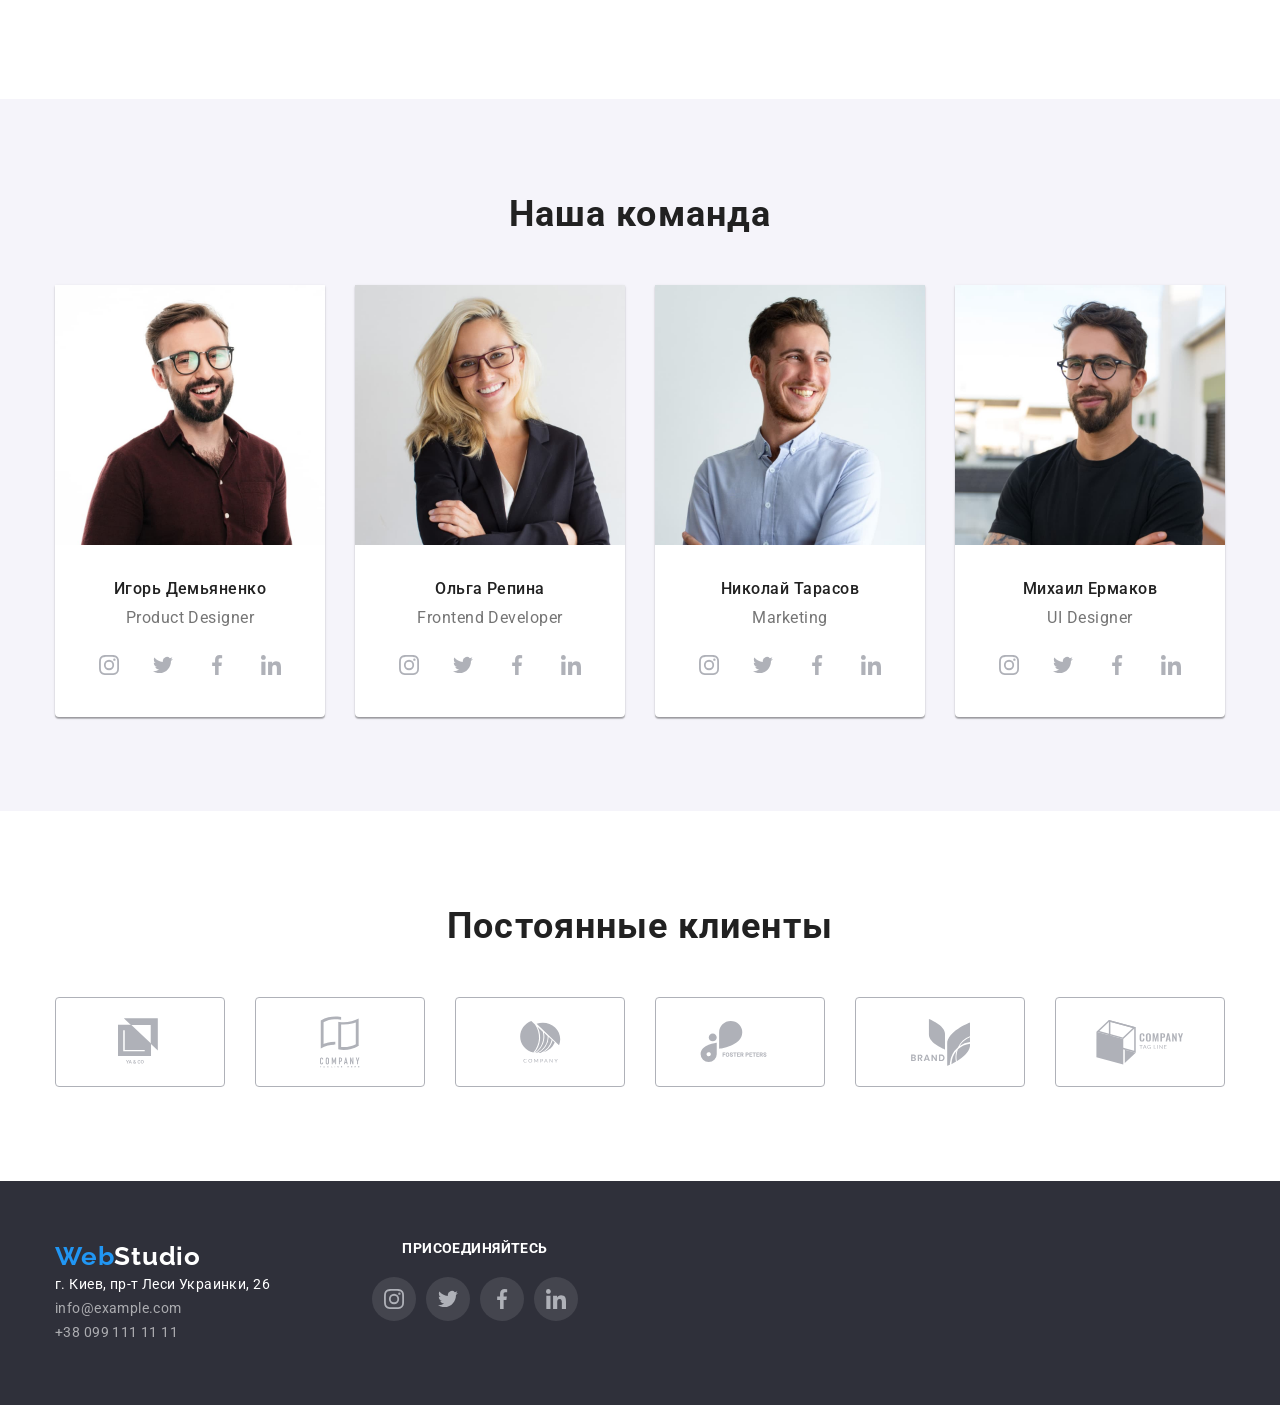
==== commit 49cee75b: "social icon colors added" ====
--- a/index.html
+++ b/index.html
@@ -144,30 +144,30 @@
               <h3>Игорь Демьяненко</h3>
               <p lang="en">Product Designer</p>
 
-              <ul class="social-links">
-                <li class="social-item">
-                  <a href="" class="link">
+              <ul class="social-list">
+                <li class="social-item">
+                  <a href="" class="social-link">
                     <svg class="icon" width="20" height="20">
                       <use href="./images/sprite.svg#instagram"></use>
                     </svg>
                   </a>
                 </li>
                 <li class="social-item">
-                  <a href="" class="link">
+                  <a href="" class="social-link">
                     <svg class="icon" width="20" height="20">
                       <use href="./images/sprite.svg#twitter"></use>
                     </svg>
                   </a>
                 </li>
                 <li class="social-item">
-                  <a href="" class="link">
+                  <a href="" class="social-link">
                     <svg class="icon" width="20" height="20">
                       <use href="./images/sprite.svg#facebook"></use>
                     </svg>
                   </a>
                 </li>
                 <li class="social-item">
-                  <a href="" class="link">
+                  <a href="" class="social-link">
                     <svg class="icon" width="20" height="20">
                       <use href="./images/sprite.svg#linkedin"></use>
                     </svg>
@@ -181,30 +181,30 @@
               <h3>Ольга Репина</h3>
               <p lang="en">Frontend Developer</p>
 
-              <ul class="social-links">
-                <li class="social-item">
-                  <a href="" class="link">
+              <ul class="social-list">
+                <li class="social-item">
+                  <a href="" class="social-link">
                     <svg class="icon" width="20" height="20">
                       <use href="./images/sprite.svg#instagram"></use>
                     </svg>
                   </a>
                 </li>
                 <li class="social-item">
-                  <a href="" class="link">
+                  <a href="" class="social-link">
                     <svg class="icon" width="20" height="20">
                       <use href="./images/sprite.svg#twitter"></use>
                     </svg>
                   </a>
                 </li>
                 <li class="social-item">
-                  <a href="" class="link">
+                  <a href="" class="social-link">
                     <svg class="icon" width="20" height="20">
                       <use href="./images/sprite.svg#facebook"></use>
                     </svg>
                   </a>
                 </li>
                 <li class="social-item">
-                  <a href="" class="link">
+                  <a href="" class="social-link">
                     <svg class="icon" width="20" height="20">
                       <use href="./images/sprite.svg#linkedin"></use>
                     </svg>
@@ -218,30 +218,30 @@
               <h3>Николай Тарасов</h3>
               <p lang="en">Marketing</p>
 
-              <ul class="social-links">
-                <li class="social-item">
-                  <a href="" class="link">
+              <ul class="social-list">
+                <li class="social-item">
+                  <a href="" class="social-link">
                     <svg class="icon" width="20" height="20">
                       <use href="./images/sprite.svg#instagram"></use>
                     </svg>
                   </a>
                 </li>
                 <li class="social-item">
-                  <a href="" class="link">
+                  <a href="" class="social-link">
                     <svg class="icon" width="20" height="20">
                       <use href="./images/sprite.svg#twitter"></use>
                     </svg>
                   </a>
                 </li>
                 <li class="social-item">
-                  <a href="" class="link">
+                  <a href="" class="social-link">
                     <svg class="icon" width="20" height="20">
                       <use href="./images/sprite.svg#facebook"></use>
                     </svg>
                   </a>
                 </li>
                 <li class="social-item">
-                  <a href="" class="link">
+                  <a href="" class="social-link">
                     <svg class="icon" width="20" height="20">
                       <use href="./images/sprite.svg#linkedin"></use>
                     </svg>
@@ -255,30 +255,30 @@
               <h3>Михаил Ермаков</h3>
               <p lang="en">UI Designer</p>
 
-              <ul class="social-links">
-                <li class="social-item">
-                  <a href="" class="link">
+              <ul class="social-list">
+                <li class="social-item">
+                  <a href="" class="social-link">
                     <svg class="icon" width="20" height="20">
                       <use href="./images/sprite.svg#instagram"></use>
                     </svg>
                   </a>
                 </li>
                 <li class="social-item">
-                  <a href="" class="link">
+                  <a href="" class="social-link">
                     <svg class="icon" width="20" height="20">
                       <use href="./images/sprite.svg#twitter"></use>
                     </svg>
                   </a>
                 </li>
                 <li class="social-item">
-                  <a href="" class="link">
+                  <a href="" class="social-link">
                     <svg class="icon" width="20" height="20">
                       <use href="./images/sprite.svg#facebook"></use>
                     </svg>
                   </a>
                 </li>
                 <li class="social-item">
-                  <a href="" class="link">
+                  <a href="" class="social-link">
                     <svg class="icon" width="20" height="20">
                       <use href="./images/sprite.svg#linkedin"></use>
                     </svg>
@@ -356,30 +356,30 @@
         <section class="join">
           <h2 class="join-title">присоединяйтесь</h2>
 
-          <ul class="join-list social-links">
+          <ul class="join-list social-list">
             <li class="social-item">
-              <a href="" class="link">
+              <a href="" class="social-link">
                 <svg class="icon" width="20" height="20">
                   <use href="./images/sprite.svg#instagram"></use>
                 </svg>
               </a>
             </li>
             <li class="social-item">
-              <a href="" class="link">
+              <a href="" class="social-link">
                 <svg class="icon" width="20" height="20">
                   <use href="./images/sprite.svg#twitter"></use>
                 </svg>
               </a>
             </li>
             <li class="social-item">
-              <a href="" class="link">
+              <a href="" class="social-link">
                 <svg class="icon" width="20" height="20">
                   <use href="./images/sprite.svg#facebook"></use>
                 </svg>
               </a>
             </li>
             <li class="social-item">
-              <a href="" class="link">
+              <a href="" class="social-link">
                 <svg class="icon" width="20" height="20">
                   <use href="./images/sprite.svg#linkedin"></use>
                 </svg>
--- a/css/styles.css
+++ b/css/styles.css
@@ -289,6 +289,7 @@
 }
 
 .team-members > .item {
+  background-color: var(--white-color);
   box-shadow: 0px 1px 3px rgba(0, 0, 0, 0.12), 0px 1px 1px rgba(0, 0, 0, 0.14),
     0px 2px 1px rgba(0, 0, 0, 0.2);
   border-radius: 0px 0px 4px 4px;
@@ -315,7 +316,7 @@
   text-align: center;
   letter-spacing: 0.03em;
 }
-.social-links {
+.social-list {
   display: flex;
   width: 206px;
   height: 44px;
@@ -323,19 +324,34 @@
   margin-left: 32px;
 }
 
-.social-item .link {
-  display: inline-flex;
+.social-link {
+  
+  display: flex;
   justify-content: center;
   align-items: center;
 
   width: 44px;
   height: 44px;
   border-radius: 50%;
+  
+}
+
+.social-link .icon {
+  fill: #AFB1B8;  
+}
+
+.social-link:hover{
+background-color: var(--accent-color);
+}
+
+.social-link:hover .icon{
+fill: var(--white-color);
 }
 
 .social-item:not(:last-child) {
   margin-right: 10px;
 }
+
 .regular-customers .regular-customer-list {
   display: flex;
   justify-content: space-between;
@@ -353,6 +369,10 @@
   border-radius: 4px;
 }
 
+.regular-customers-link:hover {
+  border: 1px solid var(--accent-color)
+}
+
 .regular-customers-link .icon {
 fill: #AFB1B8;
 }
@@ -370,6 +390,10 @@
 
 .filter .item:not(:last-child) {
   margin-right: 8px;
+}
+
+.filter .item:hover {
+  box-shadow: 0px 3px 1px rgba(0, 0, 0, 0.1), 0px 1px 2px rgba(0, 0, 0, 0.08), 0px 2px 2px rgba(0, 0, 0, 0.12);
 }
 
 /* Buttons */
@@ -389,10 +413,7 @@
   font-weight: 700;
   font-size: 16px;
   line-height: 1.87;
-  /* display: flex; */
-  /* align-items: center; */
-  /* text-align: center; */
-  letter-spacing: 0.06em;
+    letter-spacing: 0.06em;
 }
 
 .filter .button {
@@ -426,9 +447,14 @@
   margin-bottom: 30px;
 }
 
+.works .item:hover {
+  box-shadow: 0px 1px 1px rgba(0, 0, 0, 0.12), 0px 4px 4px rgba(0, 0, 0, 0.06), 1px 4px 6px rgba(0, 0, 0, 0.16);
+}
+
 .works .section-title {
   margin-top: 20px;
   margin-bottom: 4px;
+  margin-left: 24px;
 }
 
 h2.section-title {
@@ -451,6 +477,9 @@
 .works p {
   color: var(--primary-text-color);
 
+  margin-left: 24px;
+  margin-bottom: 20px;
+
   font-size: 16px;
   line-height: 1.87;
   letter-spacing: 0.03em;
@@ -498,12 +527,11 @@
   text-align: center;
 }
 
-.join .social-item .link {
+.join .social-item .social-link {
   background-color: rgba(255, 255, 255, 0.1);
 }
 
 
-/* .social-item .link:hover .social-item>.link {
+.join .social-item .social-link:hover {
   background-color: var(--accent-color);
-  
-} */+}
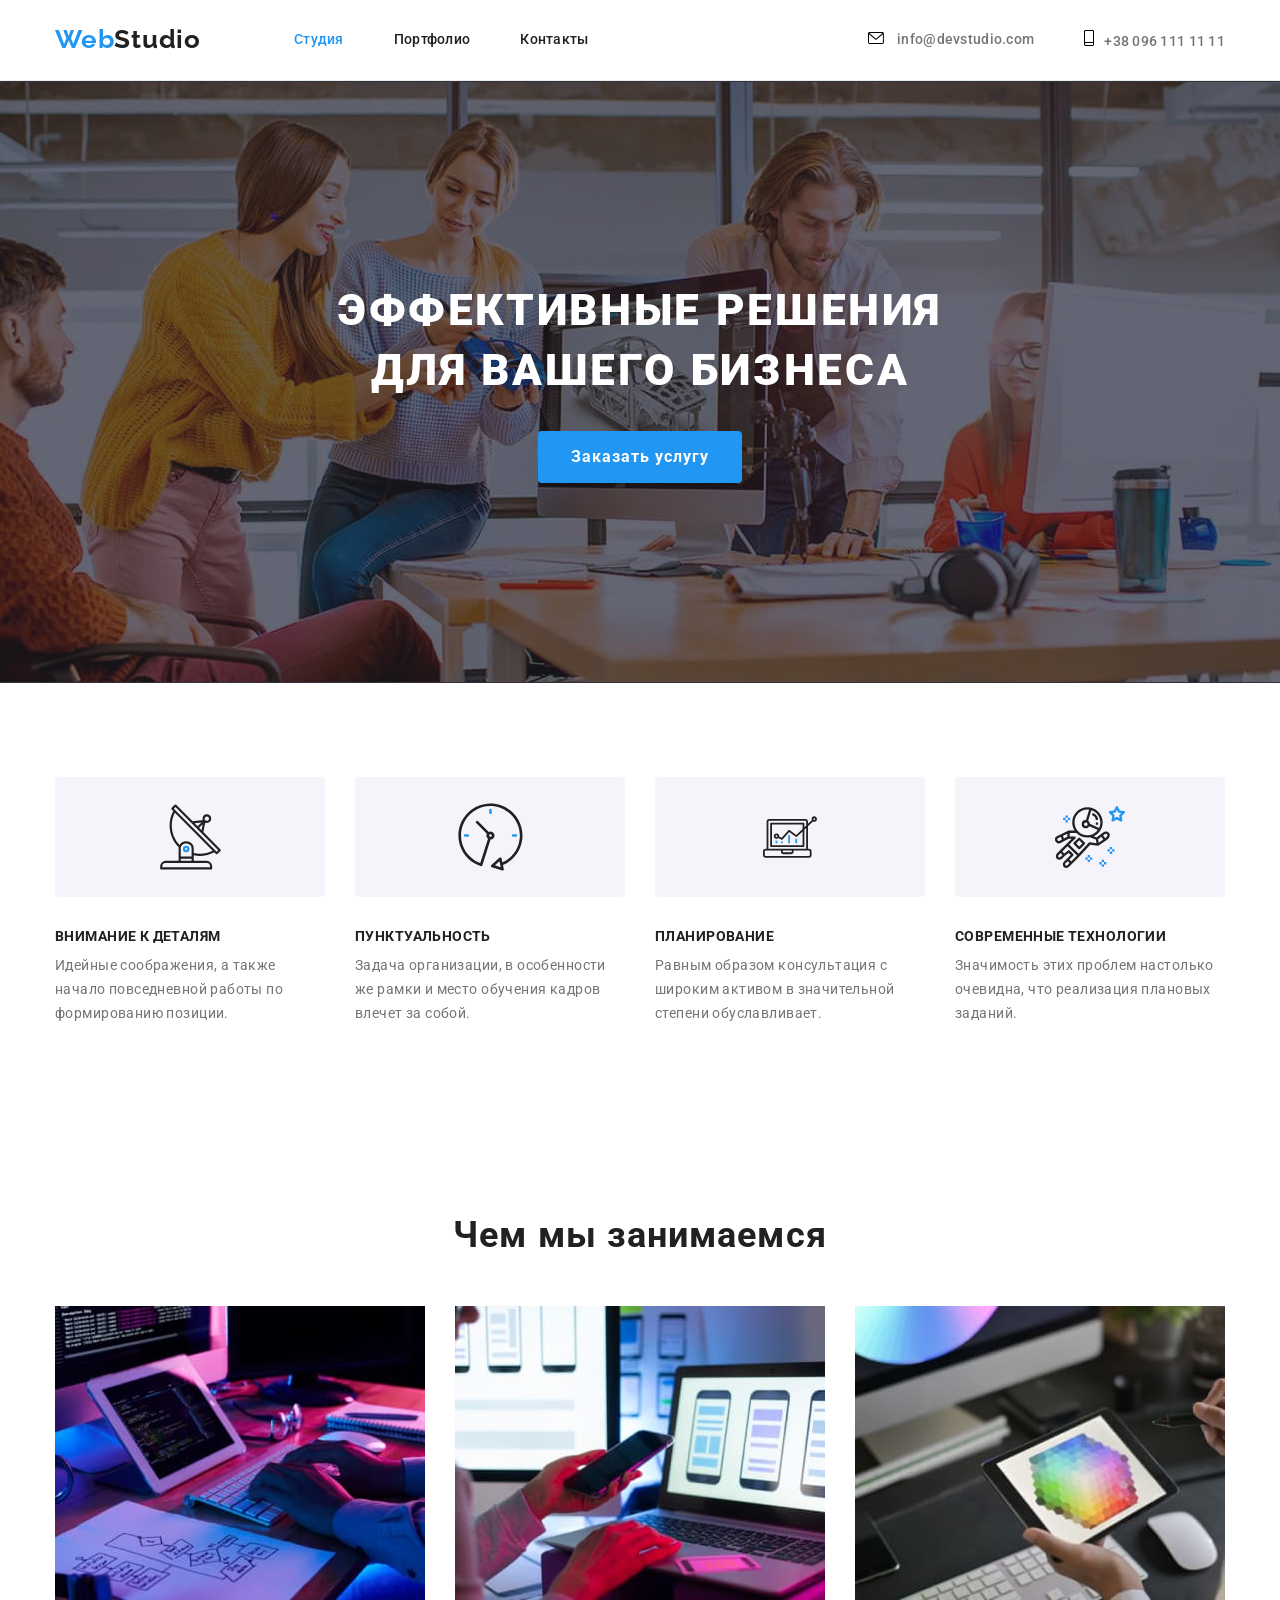
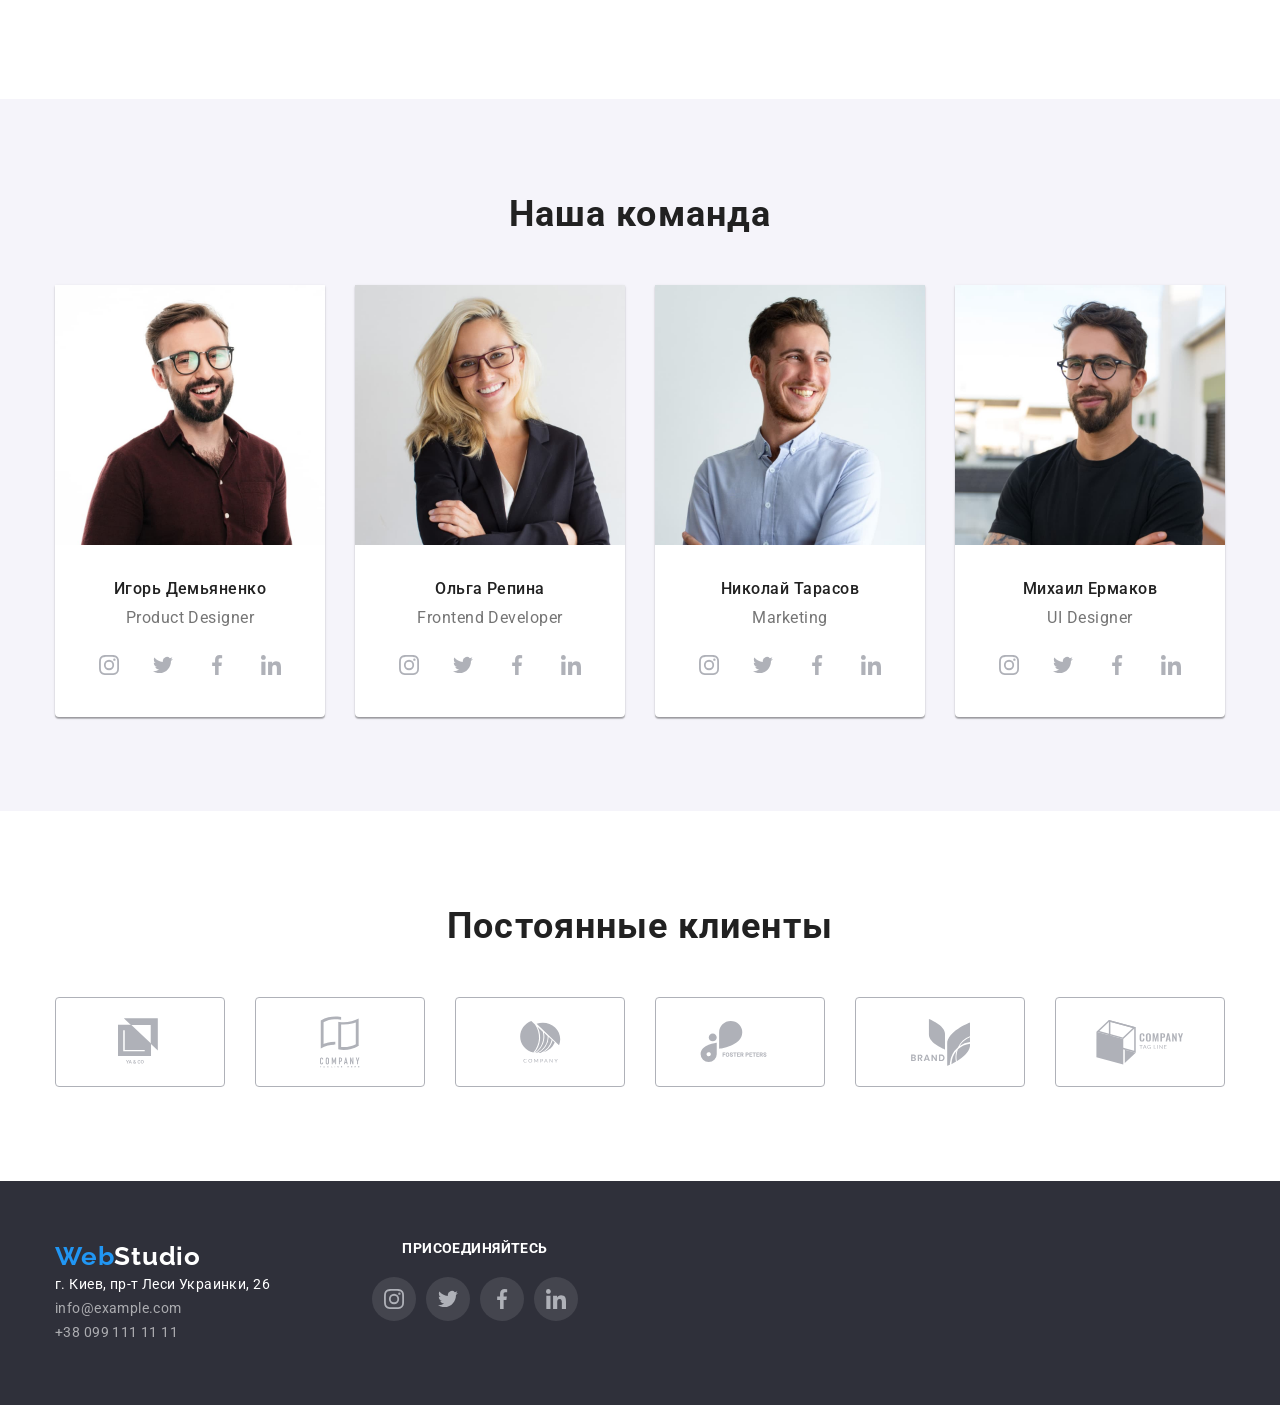
==== commit d9211489: "margin added" ====
--- a/index.html
+++ b/index.html
@@ -57,7 +57,7 @@
       </section>
       <section class="section advantages">
         <div class="container">
-          <!-- <h2>Преимущества компании</h2> -->
+          <h2>Преимущества компании</h2>
           <ul class="list-advantages">
             <li class="item">
               <div class="advantages-rectangle">
--- a/css/styles.css
+++ b/css/styles.css
@@ -134,7 +134,11 @@
   margin-right: 10px; */
 }
 
-.site-contact .item:not(:last-child) {
+.site-contact .item {
+  display: inline;
+}
+
+.site-contact>.item:not(:last-child) {
     margin-right: 50px;
 }
 
@@ -145,6 +149,10 @@
   font-size: 14px;
   line-height: 1.14;
   letter-spacing: 0.02em;
+}
+
+.site-contact .link:hover .icon {
+  fill: var(--accent-color);
 }
 
 .nav-list .link.current,
@@ -198,6 +206,10 @@
   text-transform: uppercase;
 }
 
+.advantages h2 {
+  display: none;
+}
+
 
 .advantages .list-advantages {
   display: flex;
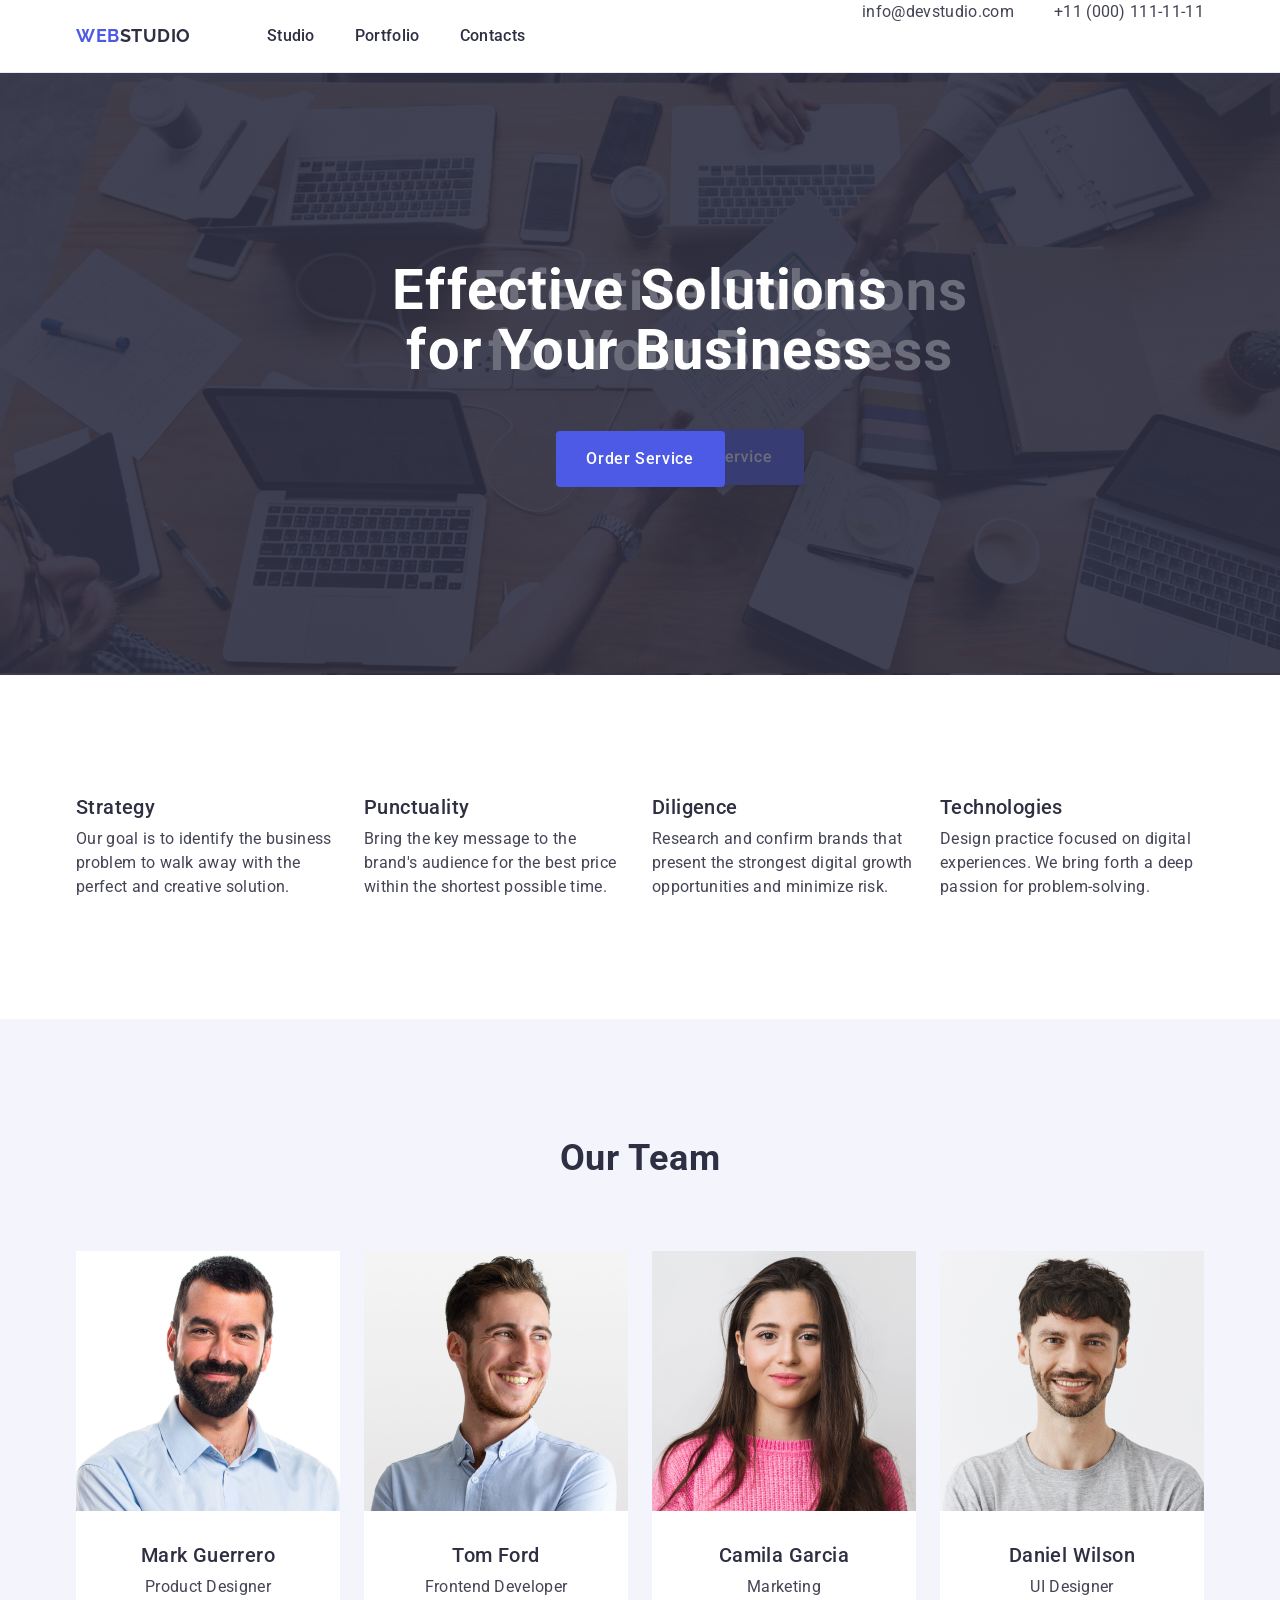
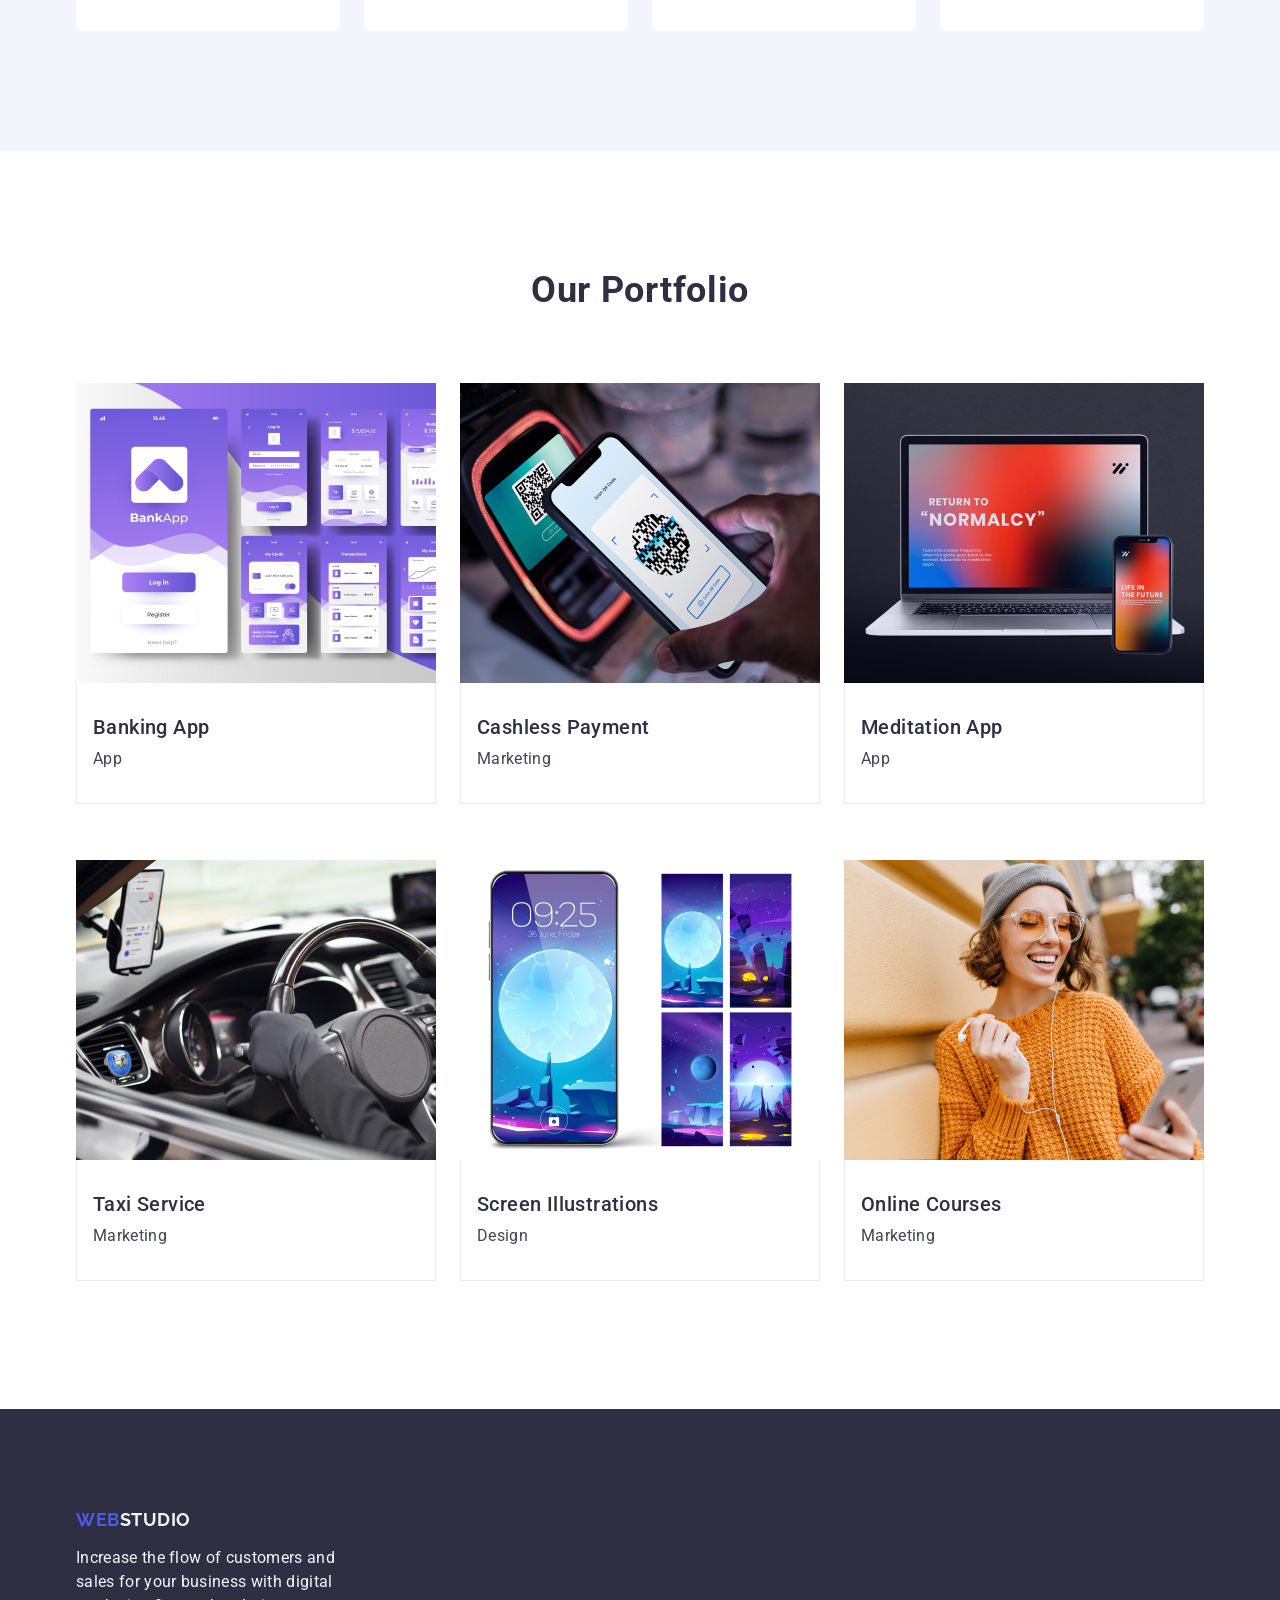
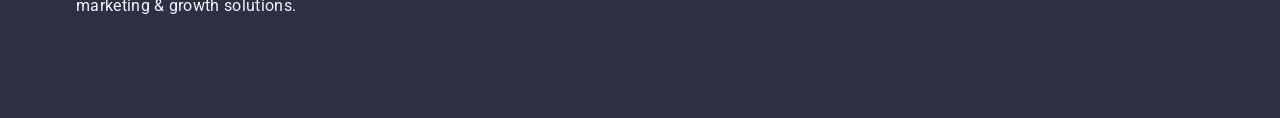
==== commit d17db281: "icons uploaded" ====
--- a/index.html
+++ b/index.html
@@ -1,393 +1,165 @@
 <!DOCTYPE html>
-<html lang="ru">
-  <head>
-    <meta charset="UTF-8" />
-    <meta name="viewport" content="width=device-width, initial-scale=1.0" />
-    <title>Document</title>
-    <link
-      rel="stylesheet"
-      href="https://cdnjs.cloudflare.com/ajax/libs/modern-normalize/0.7.0/modern-normalize.min.css"
-    />
-    <link
-      href="https://fonts.googleapis.com/css2?family=Raleway:wght@700&family=Roboto:wght@400;500;700&display=swap"
-      rel="stylesheet"
-    />
-    <link rel="stylesheet" href="./css/styles.css" />
-  </head>
-  <body>
+<html lang="en">
+<head>
+    <meta charset="UTF-8">
+    <meta name="viewport" content="width=device-width, initial-scale=1.0">
+    <title>WebStudio</title>
+    <link rel="preconnect" href="https://fonts.googleapis.com">
+    <link rel="preconnect" href="https://fonts.gstatic.com" crossorigin>
+    <link href="https://fonts.googleapis.com/css2?family=Raleway:ital,wght@0,700;1,700&family=Roboto:ital,wght@0,400;0,500;0,700;1,700&display=swap" rel="stylesheet">    <link rel="stylesheet" href="https://cdn.jsdelivr.net/npm/modern-normalize@3.0.1/modern-normalize.min.css">
+    <link rel="stylesheet" href="./css/styles.css">
+</head>
+<body>
     <header class="header">
-      <div class="container page-header">
-        <nav class="site-nav">
-          <a href="./index.html" class="logo">
-            Web<span class="light">Studio</span>
-          </a>
-          <ul class="nav-list">
-            <li class="item">
-              <a href="./index.html" class="link current">Студия</a>
-            </li>
-            <li class="item">
-              <a href="./portfolio.html" class="link">Портфолио</a>
-            </li>
-            <li class="item"><a href="" class="link">Контакты</a></li>
-          </ul>
-        </nav>
-        <ul class="site-contact">
-          <li class="item">
-            <a href="mailto:info@devstudio.com" class="link"
-              ><svg class="icon" width="16" height="12">
-                <use href="./images/sprite.svg#envelope"></use>
-              </svg>
-              info@devstudio.com</a
-            >
-          </li>
-          <li class="item">
-            <a href="tel:+380961111111" class="link">
-              <svg class="icon" width="10" height="16">
-                <use href="./images/sprite.svg#smartphone"></use></svg
-              >+38 096 111 11 11</a
-            >
-          </li>
-        </ul>
-      </div>
+        <div class="container header-container">
+            <nav class="navigation">
+                <a href="./index.html" class="navigation-logo">Web<span class="navigation-logo-accent">Studio</span></a>
+                <ul class="navigation-list">
+                    <li><a href="./index.html" class="navigation-link">Studio</a></li>
+                    <li><a href="" class="navigation-link">Portfolio</a></li>
+                    <li><a href="" class="navigation-link">Contacts</a></li>
+                </ul>
+            </nav>
+            <address class="address">
+                <ul class="address-list">
+                    <li><a href="mailto:info@devstudio.com" class="address-link">info@devstudio.com</a></li>
+                    <li><a href="tel:+110001111111" class="address-link">+11 (000) 111-11-11</a></li>
+                </ul>
+            </address>
+        </div>
     </header>
     <main>
-      <section class="hero">
-        <h1 class="hero-title">Эффективные решения<br />для вашего бизнеса</h1>
-        <a class="button primary" href="">Заказать услугу</a>
-      </section>
-      <section class="section advantages">
-        <div class="container">
-          <h2>Преимущества компании</h2>
-          <ul class="list-advantages">
-            <li class="item">
-              <div class="advantages-rectangle">
-                <svg class="icon" width="65" height="70">
-                  <use href="./images/sprite.svg#antenna"></use>
-                </svg>
-              </div>
-              <h3 class="section-title">Внимание к деталям</h3>
-              <p>
-                Идейные соображения, а также начало повседневной работы по
-                формированию позиции.
-              </p>
-            </li>
-            <li class="item">
-              <div class="advantages-rectangle">
-                <svg class="icon" width="67" height="70">
-                  <use href="./images/sprite.svg#clock"></use>
-                </svg>
-              </div>
-              <h3 class="section-title">Пунктуальность</h3>
-              <p>
-                Задача организации, в особенности же рамки и место обучения
-                кадров влечет за собой.
-              </p>
-            </li>
-            <li class="item">
-              <div class="advantages-rectangle">
-                <svg class="icon" width="70" height="54">
-                  <use href="./images/sprite.svg#diagram"></use>
-                </svg>
-              </div>
-              <h3 class="section-title">Планирование</h3>
-              <p>
-                Равным образом консультация с широким активом в значительной
-                степени обуславливает.
-              </p>
-            </li>
-            <li class="item">
-              <div class="advantages-rectangle">
-                <svg class="icon" width="70" height="70">
-                  <use href="./images/sprite.svg#astronaut"></use>
-                </svg>
-              </div>
-              <h3 class="section-title">Современные технологии</h3>
-              <p>
-                Значимость этих проблем настолько очевидна, что реализация
-                плановых заданий.
-              </p>
-            </li>
-          </ul>
+        <section class="banner">
+            <div class="container banner-container">
+                <h1 class="banner-header">
+                    Effective Solutions<br/>
+                    for Your Business
+                </h1>
+                <button type="button" class="banner-button">Order Service</button>    
+            </div>
+        </section>
+        <section class="goals">
+            <div class="container section-container">
+                <h2 class="visually-hidden">Goals</h2>
+                <ul class="goals-list">
+                    <li class="goals-item">
+                        <h3 class="goals-list-header">
+                            Strategy 
+                        </h3>
+                        <p class="goals-list-text">Our goal is to identify the business
+                        problem to walk away with the perfect and creative solution. </p>
+                    </li>
+                    <li class="goals-item">
+                        <h3 class="goals-list-header">
+                            Punctuality
+                        </h3>
+                        <p class="goals-list-text">Bring the key message to the brand's audience for the best price within the shortest possible time.</p>
+                    </li>
+                    <li class="goals-item">
+                        <h3 class="goals-list-header">
+                            Diligence
+                        </h3>
+                        <p class="goals-list-text">Research and confirm brands that present the strongest digital growth opportunities and minimize risk.</p>
+                    </li>
+                    <li class="goals-item">
+                        <h3 class="goals-list-header">
+                            Technologies 
+                        </h3>
+                        <p class="goals-list-text">Design practice focused on digital experiences. We bring forth a deep passion for problem-solving.</p>
+                    </li>
+                </ul>
+            </div>
+        </section>
+        <section class="team ">
+            <div class="container section-container">
+                <h2 class="team-header">Our Team</h2>
+                <ul class="team-list">
+                    <li class="team-list-item">
+                        <img class="team-list-image" src="./images/mark_guerrero.jpg" alt="man with dark hair" width="264"/>
+                        <div class="team-description">
+                            <h3 class="team-list-header">Mark Guerrero</h3>
+                            <p class="team-list-text">Product Designer</p>
+                        </div>
+                    </li>
+                    <li class="team-list-item">
+                        <img class="team-list-image" src="./images/tom_ford.jpg" alt="lady with dark hair" width="264"/>
+                        <div class="team-description">
+                            <h3 class="team-list-header">Tom Ford</h3>
+                            <p class="team-list-text">Frontend Developer</p>
+                        </div>
+                    </li>
+                    <li class="team-list-item">
+                        <img class="team-list-image" src="./images/camila_garcia.jpg" alt="man with blond hair" width="264"/>
+                        <div class="team-description">
+                            <h3 class="team-list-header">Camila Garcia</h3>
+                            <p class="team-list-text">Marketing</p>
+                        </div>
+                    </li>
+                    <li class="team-list-item">
+                        <img class="team-list-image" src="./images/daniel_wilson.jpg" alt="man with dark hair" width="264"/>
+                        <div class="team-description">
+                            <h3 class="team-list-header">Daniel Wilson</h3>
+                            <p class="team-list-text">UI Designer</p>
+                        </div>
+                    </li>
+                </ul>
+            </div>
+        </section>
+        <section class="portfolio">
+            <div class="container section-container">
+            <h2 class="portfolio-header">Our Portfolio</h2>
+            <ul class="portfolio-list">
+                <li class="portfolio-list-item">
+                    <img class="portfolio-list-image" src="./images/banking_app.jpg" alt="app" width="360"/>
+                    <div class="portfolio-item-description">
+                        <h3 class="portfolio-list-header">Banking App</h3>
+                        <p class="portfolio-list-text">App</p>
+                </div>
+                </li>
+                <li class="portfolio-list-item">
+                    <img class="portfolio-list-image" src="./images/cashless_payment.jpg" alt="payment by phone" width="360"/>
+                    <div class="portfolio-item-description">
+                        <h3  class="portfolio-list-header">Cashless Payment</h3>
+                        <p class="portfolio-list-text">Marketing</p>
+                </div>
+                </li>
+                <li class="portfolio-list-item">
+                    <img class="portfolio-list-image" src="./images/meditation_app.jpg" alt="laptop" width="360"/>
+                    <div class="portfolio-item-description">
+                        <h3 class="portfolio-list-header">Meditation App</h3>
+                        <p class="portfolio-list-text">App</p>
+                </div>
+                </li>
+                <li class="portfolio-list-item">
+                    <img class="portfolio-list-image" src="./images/taxi_service.jpg" alt="car" width="360"/>
+                    <div class="portfolio-item-description">
+                        <h3 class="portfolio-list-header">Taxi Service</h3>
+                        <p class="portfolio-list-text">Marketing</p>
+                </div>
+                </li>
+                <li class="portfolio-list-item">
+                    <img class="portfolio-list-image" src="./images/screen_illustrations.jpg" alt="phone" width="360"/>
+                    <div class="portfolio-item-description">
+                        <h3 class="portfolio-list-header">Screen Illustrations</h3>
+                        <p class="portfolio-list-text">Design</p>
+                </div>
+                </li>
+                <li class="portfolio-list-item">
+                    <img class="portfolio-list-image" src="./images/online_courses.jpg" alt="woman" width="360"/>
+                    <div class="portfolio-item-description">
+                        <h3 class="portfolio-list-header">Online Courses</h3>
+                        <p class="portfolio-list-text">Marketing</p>
+                </div>
+                </li>
+            </ul>
         </div>
-      </section>
-      <section class="section">
-        <div class="container">
-          <h2 class="section-title">Чем мы занимаемся</h2>
-          <ul class="workout">
-            <li class="item">
-              <img
-                width="370"
-                src="./images/box-1.jpg"
-                alt="Создание веб приложений"
-              />
-            </li>
-            <li class="item">
-              <img
-                width="370"
-                src="./images/box-2.jpg"
-                alt="Создание мобильных приложений"
-              />
-            </li>
-            <li class="item">
-              <img width="370" src="./images/box-3.jpg" alt="Подбор дизайнв" />
-            </li>
-          </ul>
+        </section>
+    </main>
+    <footer class="footer">
+        <div class="container footer-container">
+            <a class="footer-logo" href="./index.html">Web<span class="footer-logo-accent">Studio</span></a>
+            <p class="footer-text">Increase the flow of customers and sales for your business with digital marketing & growth solutions.</p>
         </div>
-      </section>
-      <section class="section team">
-        <div class="container">
-          <h2 class="section-title">Наша команда</h2>
-          <ul class="team-members">
-            <li class="item">
-              <img width="270" src="./images/team1.jpg" alt="team member" />
-
-              <h3>Игорь Демьяненко</h3>
-              <p lang="en">Product Designer</p>
-
-              <ul class="social-list">
-                <li class="social-item">
-                  <a href="" class="social-link">
-                    <svg class="icon" width="20" height="20">
-                      <use href="./images/sprite.svg#instagram"></use>
-                    </svg>
-                  </a>
-                </li>
-                <li class="social-item">
-                  <a href="" class="social-link">
-                    <svg class="icon" width="20" height="20">
-                      <use href="./images/sprite.svg#twitter"></use>
-                    </svg>
-                  </a>
-                </li>
-                <li class="social-item">
-                  <a href="" class="social-link">
-                    <svg class="icon" width="20" height="20">
-                      <use href="./images/sprite.svg#facebook"></use>
-                    </svg>
-                  </a>
-                </li>
-                <li class="social-item">
-                  <a href="" class="social-link">
-                    <svg class="icon" width="20" height="20">
-                      <use href="./images/sprite.svg#linkedin"></use>
-                    </svg>
-                  </a>
-                </li>
-              </ul>
-            </li>
-            <li class="item">
-              <img width="270" src="./images/team2.jpg" alt="team member" />
-
-              <h3>Ольга Репина</h3>
-              <p lang="en">Frontend Developer</p>
-
-              <ul class="social-list">
-                <li class="social-item">
-                  <a href="" class="social-link">
-                    <svg class="icon" width="20" height="20">
-                      <use href="./images/sprite.svg#instagram"></use>
-                    </svg>
-                  </a>
-                </li>
-                <li class="social-item">
-                  <a href="" class="social-link">
-                    <svg class="icon" width="20" height="20">
-                      <use href="./images/sprite.svg#twitter"></use>
-                    </svg>
-                  </a>
-                </li>
-                <li class="social-item">
-                  <a href="" class="social-link">
-                    <svg class="icon" width="20" height="20">
-                      <use href="./images/sprite.svg#facebook"></use>
-                    </svg>
-                  </a>
-                </li>
-                <li class="social-item">
-                  <a href="" class="social-link">
-                    <svg class="icon" width="20" height="20">
-                      <use href="./images/sprite.svg#linkedin"></use>
-                    </svg>
-                  </a>
-                </li>
-              </ul>
-            </li>
-            <li class="item">
-              <img width="270" src="./images/team3.jpg" alt="team member" />
-
-              <h3>Николай Тарасов</h3>
-              <p lang="en">Marketing</p>
-
-              <ul class="social-list">
-                <li class="social-item">
-                  <a href="" class="social-link">
-                    <svg class="icon" width="20" height="20">
-                      <use href="./images/sprite.svg#instagram"></use>
-                    </svg>
-                  </a>
-                </li>
-                <li class="social-item">
-                  <a href="" class="social-link">
-                    <svg class="icon" width="20" height="20">
-                      <use href="./images/sprite.svg#twitter"></use>
-                    </svg>
-                  </a>
-                </li>
-                <li class="social-item">
-                  <a href="" class="social-link">
-                    <svg class="icon" width="20" height="20">
-                      <use href="./images/sprite.svg#facebook"></use>
-                    </svg>
-                  </a>
-                </li>
-                <li class="social-item">
-                  <a href="" class="social-link">
-                    <svg class="icon" width="20" height="20">
-                      <use href="./images/sprite.svg#linkedin"></use>
-                    </svg>
-                  </a>
-                </li>
-              </ul>
-            </li>
-            <li class="item">
-              <img width="270" src="./images/team4.jpg" alt="team member" />
-
-              <h3>Михаил Ермаков</h3>
-              <p lang="en">UI Designer</p>
-
-              <ul class="social-list">
-                <li class="social-item">
-                  <a href="" class="social-link">
-                    <svg class="icon" width="20" height="20">
-                      <use href="./images/sprite.svg#instagram"></use>
-                    </svg>
-                  </a>
-                </li>
-                <li class="social-item">
-                  <a href="" class="social-link">
-                    <svg class="icon" width="20" height="20">
-                      <use href="./images/sprite.svg#twitter"></use>
-                    </svg>
-                  </a>
-                </li>
-                <li class="social-item">
-                  <a href="" class="social-link">
-                    <svg class="icon" width="20" height="20">
-                      <use href="./images/sprite.svg#facebook"></use>
-                    </svg>
-                  </a>
-                </li>
-                <li class="social-item">
-                  <a href="" class="social-link">
-                    <svg class="icon" width="20" height="20">
-                      <use href="./images/sprite.svg#linkedin"></use>
-                    </svg>
-                  </a>
-                </li>
-              </ul>
-            </li>
-          </ul>
-        </div>
-      </section>
-      <section class="section regular-customers">
-        <div class="container">
-          <h2 class="section-title">Постоянные клиенты</h2>
-          <ul class="regular-customer-list">
-            <li>
-              <a href="" class="regular-customers-link"
-                ><svg class="icon" width="44" height="49">
-                  <use href="./images/sprite.svg#logo-1"></use>
-                </svg>
-              </a>
-            </li>
-            <li>
-              <a href="" class="regular-customers-link"
-                ><svg class="icon" width="40" height="52">
-                  <use href="./images/sprite.svg#logo-2"></use>
-                </svg>
-              </a>
-            </li>
-            <li>
-              <a href="" class="regular-customers-link"
-                ><svg class="icon" width="41" height="42">
-                  <use href="./images/sprite.svg#logo-3"></use>
-                </svg>
-              </a>
-            </li>
-            <li>
-              <a href="" class="regular-customers-link"
-                ><svg class="icon" width="80" height="42">
-                  <use href="./images/sprite.svg#logo-4"></use>
-                </svg>
-              </a>
-            </li>
-            <li>
-              <a href="" class="regular-customers-link"
-                ><svg class="icon" width="59" height="47">
-                  <use href="./images/sprite.svg#logo-5"></use>
-                </svg>
-              </a>
-            </li>
-            <li>
-              <a href="" class="regular-customers-link"
-                ><svg class="icon" width="88" height="45">
-                  <use href="./images/sprite.svg#logo-6"></use>
-                </svg>
-              </a>
-            </li>
-          </ul>
-        </div>
-      </section>
-    </main>
-    <footer>
-      <div class="container page-footer">
-        <section class="address">
-          <a href="./index.html" class="logo">
-            Web<span class="dark">Studio</span>
-          </a>
-
-          <address class="address">
-            г. Киев, пр-т Леси Украинки, 26 <br />
-            <a href="mailto:info@example.com" class="link">info@example.com</a>
-            <br />
-            <a href="tel:+380991111111" class="link">+38 099 111 11 11</a>
-          </address>
-        </section>
-        <section class="join">
-          <h2 class="join-title">присоединяйтесь</h2>
-
-          <ul class="join-list social-list">
-            <li class="social-item">
-              <a href="" class="social-link">
-                <svg class="icon" width="20" height="20">
-                  <use href="./images/sprite.svg#instagram"></use>
-                </svg>
-              </a>
-            </li>
-            <li class="social-item">
-              <a href="" class="social-link">
-                <svg class="icon" width="20" height="20">
-                  <use href="./images/sprite.svg#twitter"></use>
-                </svg>
-              </a>
-            </li>
-            <li class="social-item">
-              <a href="" class="social-link">
-                <svg class="icon" width="20" height="20">
-                  <use href="./images/sprite.svg#facebook"></use>
-                </svg>
-              </a>
-            </li>
-            <li class="social-item">
-              <a href="" class="social-link">
-                <svg class="icon" width="20" height="20">
-                  <use href="./images/sprite.svg#linkedin"></use>
-                </svg>
-              </a>
-            </li>
-          </ul>
-        </section>
-      </div>
     </footer>
-  </body>
-</html>
+</body>
+</html>
--- a/css/styles.css
+++ b/css/styles.css
@@ -1,549 +1,376 @@
-:root {
-  --primary-text-color: #757575;
-  --title-text-color: #212121;
-  --accent-color: #2196f3;
-  --white-color: #ffffff;
-  --secondary-bg-color: #2f303a;
-  --secondary-button-color: #f5f4fa;
-  --secondary-address-color: rgba(255, 255, 255, 0.6);
-  --header-border-color: #ececec;
-}
-
 body {
-  background-color: var(--white-color);
-  color: var(--primary-text-color);
-  font-family: Roboto, sans-serif;
-}
-
+    font-family: "Roboto", sans-serif;
+    font-weight: 400;
+    font-size: 16px;
+    line-height: 24px;
+    letter-spacing: 0.02em;
+    color: #434455;
+    background-color: #FFFFFF;
+}
+
+h1, h2, h3, h4, h5, h6, p {
+	margin-top: 0;
+	margin-bottom: 0;
+}
+
+ul, ol {
+	margin-top: 0;
+	margin-bottom: 0;
+	padding-left: 0;
+}
+
+a {
+    text-decoration: none;
+}
+    
+ul {
+    list-style: none;
+}
+    
+h2 {
+    font-family: Roboto;
+    font-weight: 700;
+    font-size: 36px;
+    letter-spacing: 0.02em;
+}
+
+img {
+    display: block
+}
+
+.link {
+    font-family: Roboto;
+    font-weight: Regular;
+    font-size: 12px;
+    line-height: 16px;
+    letter-spacing: 0.04em;
+    text-decoration: underline;
+}
+
+
+/* h3 {
+    font-family: Roboto;
+    font-weight: 500;
+    font-size: 20px;
+    letter-spacing: 0.02em;
+} */
+
+
+/* Container */
 .container {
-  margin-left: auto;
-  margin-right: auto;
-  width: 1200px;
-  padding-left: 15px;
-  padding-right: 15px;
-}
-
-ul,
-p,
-h1,
-h2,
-h3,
-h4,
-h5,
-h6 {
-  margin: 0px;
-  padding: 0px;
-}
-
-li {
-  list-style: none;
-}
-
-a {
-  text-decoration: none;
-  /* Убираем подчёркивание */
-}
-
-/* Logo */
-.logo {
-  color: var(--accent-color);
-  font-family: Raleway, sans-serif;
-  font-weight: 700;
-  font-size: 26px;
-  line-height: 1.2;
-  letter-spacing: 0.03em;
-}
-.logo .dark {
-  margin-bottom: 20px;
-
-  color: var(--white-color);
-}
-
-.logo .light {
-  margin-bottom: 25px;
-
-  color: var(--title-text-color);
-}
-
-/* Header */
-
-.page-header {
-  display: flex;
-  align-items: center;
+    width: 1158px;
+    margin: 0 auto;
+    /* display: flex; */
+    padding: 0 15px 0 15px;
+}
+
+.section-container {
+    display: block;
+}
+
+address {
+    font-style: normal;
+}
+
+.address-list {
+    display: flex;
+    gap: 40px;
 }
 
 .header {
-  border-bottom: 1px solid var(--header-border-color);
-}
-
-.site-nav {
-  display: flex;
-  align-items: center;
-}
-
-.nav-list {
-  display: flex;
-  margin-left: 93px;
-}
-
-.nav-list .item:not(:last-child) {
-  margin-right: 50px;
-}
-
-.nav-list .link {
-  display: inline-block;
-  padding-top: 32px;
-  padding-bottom: 32px;
-
-  color: var(--title-text-color);
-  font-weight: 500;
-  font-size: 14px;
-  line-height: 1.14;
-  letter-spacing: 0.02em;
-}
-
-.site-contact {
-  display: inline-flex;
-  margin-left: auto;
-}
-
-.site-contact .icon {
-
-  margin-right: 10px;
-}
-
-/* .site-contact .item:nth-child(1)::before {
-  content: "";
-  display: inline-flex;
-  width: 16px;
-  height: 12px;
-  background-size: contain;
-  background-image: url(../images/envelope.svg);
-  background-repeat: no-repeat;
-  margin-right: 10px;
-}
-
-.site-contact .item:nth-child(2)::before {
-  content: "";
-  display: inline-flex;
-  width: 10px;
-  height: 16px;
-  background-size: contain;
-  background-image: url(../images/smartphone.svg);
-  background-repeat: no-repeat;
-  margin-right: 10px; */
-}
-
-.site-contact .item {
-  display: inline;
-}
-
-.site-contact>.item:not(:last-child) {
-    margin-right: 50px;
-}
-
-.site-contact .link {
-  color: var(--primary-text-color);
-
-  font-weight: 500;
-  font-size: 14px;
-  line-height: 1.14;
-  letter-spacing: 0.02em;
-}
-
-.site-contact .link:hover .icon {
-  fill: var(--accent-color);
-}
-
-.nav-list .link.current,
-.nav-list .link:hover,
-.nav-list .link:focus,
-.site-contact .link:hover,
-.site-contact .link:focus,
-.address .link:hover,
-.address .link:focus {
-  color: var(--accent-color);
-}
-
-/* Main */
-
-.section {
-  padding: 94px 0px;
-}
-
-.section-title {
-  color: var(--title-text-color);
-}
-
-.hero {
-  background-color: var(--secondary-bg-color);
-
-  background-image: linear-gradient(
-      to right,
-      rgba(47, 48, 58, 0.4),
-      rgba(47, 48, 58, 0.4)
-    ),
-    url(../images/hero-bg.jpg);
-  background-repeat: no-repeat;
-  background-position: center;
-
-  padding-top: 200px;
-  padding-bottom: 200px;
-
-  text-align: center;
-}
-
-.hero-title {
-  margin-top: 0px;
-  margin-bottom: 30px;
-
-  color: var(--white-color);
-
-  font-weight: 900;
-  font-size: 44px;
-  line-height: 1.36;
-  letter-spacing: 0.06em;
-  text-transform: uppercase;
-}
-
-.advantages h2 {
-  display: none;
-}
-
-
-.advantages .list-advantages {
-  display: flex;
-}
-
-.advantages .item {
-  width: calc((100% - (30px * 3)) / 4);
-}
-
-.advantages .item + .item {
-  margin-left: 30px;
-}
-
-.advantages .section-title {
-  display: inline-block;
-  margin-bottom: 10px;
-
-  font-weight: 700;
-  font-size: 14px;
-  line-height: 1.14;
-  letter-spacing: 0.03em;
-  text-transform: uppercase;
-}
-.advantages p {
-  font-size: 14px;
-  line-height: 1.71;
-  letter-spacing: 0.03em;
-}
-
-.advantages-rectangle {
-  background-color: var(--secondary-button-color);
-  display: flex;
-  justify-content: center;
-   align-items: center;
-  width: 270px;
-  height: 120px;
-  border-radius: 4px;
-  margin-bottom: 30px;
-}
-/* .list-advantages .item::before {
-  content: "";
-  display: inline-flex;
-  background-color: var(--secondary-button-color);
-  background-position: 50% 50%;
-  background-repeat: no-repeat;
-
-  width: 270px;
-  height: 120px;
-  border-radius: 4px;
-  margin-bottom: 30px;
-}
-
-.list-advantages .item:nth-child(1)::before {
-  background-image: url(../images/antenna.svg);
-}
-
-.list-advantages .item:nth-child(2)::before {
-  background-image: url(../images/clock.svg);
-}
-
-.list-advantages .item:nth-child(3)::before {
-  background-image: url(../images/diagram.svg);
-}
-
-.list-advantages .item:nth-child(4)::before {
-  background-image: url(../images/astronaut.svg);
+    justify-content: space-between;
+    align-items: center;
+    border-bottom: 1px solid #e7e9fc;
+}
+
+.header-container {
+    display: flex;
+    justify-content: space-between;
+}
+
+.navigation {
+    display: flex;
+    justify-content: space-between;
+    align-items: center;
+}
+
+.navigation-list {
+    display: flex;
+    gap: 40px;
+}
+
+.navigation-logo {
+    font-family: "Raleway", sans-serif;
+    font-weight: 700;
+    font-size: 18px;
+    line-height: 1.17;
+    letter-spacing: 0.03em;
+    text-transform: uppercase;
+    color: #4d5ae5;
+    align-self: center;
+    margin-right: 76px;
+}
+
+.navigation-logo-accent {
+    color: #2e2f42;
+}
+
+/* .body-medium {
+    font-family: Roboto;
+    font-weight: Medium;
+    font-size: 16px;
+    line-height: 24px;
+    letter-spacing: 0.02em;
 } */
 
-.workout {
-  display: flex;
-}
-
-.workout .item + .item {
-  margin-left: 30px;
-}
-
-
+
+.navigation-link {
+    font-family: Roboto;
+    font-weight: 500 ;
+    font-size: 16px;
+    line-height: 24px;
+    letter-spacing: 0.02em;
+    color: #2E2F42;
+    padding: 24px 0;
+    display: block;
+}
+
+.navigation-link:hover,
+.navigation-link:focus {
+    color:#404bbf;
+}
+
+/* .navigation-link-studio:active {
+    text-decoration: underline;
+} */
+
+.address-link {
+    font-family: Roboto;
+    font-weight: Regular;
+    font-size: 16px;
+    font-style: normal;
+    line-height: 24px;
+    letter-spacing: 0.02em;
+    color: #434455;
+}
+
+.address-link:hover,
+.address-link:focus {
+    color: #404bbf;
+}
+
+.address-list {
+    display: flex;
+    gap: 40px
+}
+
+.banner {
+    background-color:  #2e2f42;
+    padding: 188px 0;
+    background-image: linear-gradient(
+        to bottom, 
+        rgba(46, 47, 66, 0.7), 
+        rgba(46, 47, 66, 0.7)
+        ),
+        url('../images/hero_image.png');
+}
+
+.banner-container {
+    display: flex;
+    flex-direction: column;
+    align-items: center;
+}
+
+.banner-header {
+    font-family: Roboto;
+    font-weight: 700;
+    font-size: 56px;
+    letter-spacing: 0.02em;
+    line-height: 1.07;
+    text-align: center;
+    color: #ffffff;
+    max-width: 496px;
+}
+
+.banner-button {
+    font-family: "Roboto", sans-serif;
+    font-weight: 500;
+    font-size: 16px;
+    line-height: 24px;
+    letter-spacing: 0.04em;
+    background-color: #4D5AE5;
+    cursor: pointer;
+    color: #ffffff;
+    margin-top: 50px;    
+    min-width: 169px;
+    border: none;
+    border-radius: 4px; 
+    height: 56px;
+}
+
+.banner-button:hover,
+.banner-button:focus {
+    background-color: #404BBF;
+}
+
+.goals {
+    padding: 120px 0;
+}
+
+
+.visually-hidden {
+    position: absolute;
+    width: 1px;
+    height: 1px;
+    margin: -1px;
+    border: 0;
+    padding: 0;
+    white-space: nowrap;
+    clip-path: inset(100%);
+    clip: rect(0 0 0 0);
+    overflow: hidden;
+  }
+
+.goals-list {
+    display: flex;
+    gap: 24px;
+}
+
+.goals-item {
+    width: calc((100% - 72px) / 4);
+}
+
+.goals-list-header {
+    font-family: Roboto;
+    font-weight: 500;
+    font-size: 20px;
+    letter-spacing: 0.02em;
+    color: #2e2f42;
+    padding: 0;
+    margin-bottom: 8px;
+}
+
+.goals-list-text {
+    font-size: 16px;
+    line-height: 1.5;
+    letter-spacing: 0.02em;
+    color: #434455;
+    padding: 0;
+}
 
 .team {
-  background-color: var(--secondary-button-color);
-}
-
-.team-members {
-  display: flex;
-}
-
-.team-members .item:not(:last-child) {
-  margin-right: 30px;
-}
-
-.team-members > .item {
-  background-color: var(--white-color);
-  box-shadow: 0px 1px 3px rgba(0, 0, 0, 0.12), 0px 1px 1px rgba(0, 0, 0, 0.14),
-    0px 2px 1px rgba(0, 0, 0, 0.2);
-  border-radius: 0px 0px 4px 4px;
-  padding-bottom: 30px;
-}
-
-.team h3 {
-  margin-top: 30px;
-  margin-bottom: 10px;
-
-  color: var(--title-text-color);
-
-  font-weight: 500;
-  font-size: 16px;
-  line-height: 1.19;
-  text-align: center;
-  letter-spacing: 0.03em;
-}
-
-.team p {
-  margin-bottom: 16px;
-  font-size: 16px;
-  line-height: 1.19;
-  text-align: center;
-  letter-spacing: 0.03em;
-}
-.social-list {
-  display: flex;
-  width: 206px;
-  height: 44px;
-  margin-right: 32px;
-  margin-left: 32px;
-}
-
-.social-link {
-  
-  display: flex;
-  justify-content: center;
-  align-items: center;
-
-  width: 44px;
-  height: 44px;
-  border-radius: 50%;
-  
-}
-
-.social-link .icon {
-  fill: #AFB1B8;  
-}
-
-.social-link:hover{
-background-color: var(--accent-color);
-}
-
-.social-link:hover .icon{
-fill: var(--white-color);
-}
-
-.social-item:not(:last-child) {
-  margin-right: 10px;
-}
-
-.regular-customers .regular-customer-list {
-  display: flex;
-  justify-content: space-between;
-  width: 1170;
-}
-
-.regular-customers-link {
-      display: inline-flex;
-    justify-content: center;
-    align-items: center;
-  width: 170px;
-  height: 90px;
-
-  border: 1px solid #afb1b8;
-  border-radius: 4px;
-}
-
-.regular-customers-link:hover {
-  border: 1px solid var(--accent-color)
-}
-
-.regular-customers-link .icon {
-fill: #AFB1B8;
-}
-
-.regular-customers-link:hover .icon {
-fill: var(--accent-color);
-}
-
-
-.filter {
-  display: flex;
-  justify-content: center;
-  margin-bottom: 50px;
-}
-
-.filter .item:not(:last-child) {
-  margin-right: 8px;
-}
-
-.filter .item:hover {
-  box-shadow: 0px 3px 1px rgba(0, 0, 0, 0.1), 0px 1px 2px rgba(0, 0, 0, 0.08), 0px 2px 2px rgba(0, 0, 0, 0.12);
-}
-
-/* Buttons */
-
-.button {
-  display: inline-block;
-  border: 1px solid transparent;
-  border-radius: 4px;
-}
-
-.button.primary {
-  padding: 10px 32px;
-
-  background-color: var(--accent-color);
-  color: var(--white-color);
-
-  font-weight: 700;
-  font-size: 16px;
-  line-height: 1.87;
-    letter-spacing: 0.06em;
-}
-
-.filter .button {
-  padding: 6px 22px;
-
-  background-color: var(--secondary-button-color);
-  color: var(--title-text-color);
-
-  font-weight: 500;
-  font-size: 16px;
-  line-height: 1.62;
-  letter-spacing: 0.03em;
-}
-
-.filter .button:hover,
-.filter .button:focus {
-  background-color: var(--accent-color);
-  color: var(--white-color);
-}
-
-.works {
-  display: flex;
-  flex-wrap: wrap;
-}
-
-.works .item:not(:nth-child(3n)) {
-  margin-right: 30px;
-}
-
-.works .item:not(:nth-last-child(-n + 3)) {
-  margin-bottom: 30px;
-}
-
-.works .item:hover {
-  box-shadow: 0px 1px 1px rgba(0, 0, 0, 0.12), 0px 4px 4px rgba(0, 0, 0, 0.06), 1px 4px 6px rgba(0, 0, 0, 0.16);
-}
-
-.works .section-title {
-  margin-top: 20px;
-  margin-bottom: 4px;
-  margin-left: 24px;
-}
-
-h2.section-title {
-  margin-bottom: 50px;
-
-  font-weight: 700;
-  font-size: 36px;
-  line-height: 1.17;
-  text-align: center;
-  letter-spacing: 0.03em;
-}
-
-.works .section-title {
-  font-weight: 700;
-  font-size: 18px;
-  line-height: 2;
-  letter-spacing: 0.06em;
-}
-
-.works p {
-  color: var(--primary-text-color);
-
-  margin-left: 24px;
-  margin-bottom: 20px;
-
-  font-size: 16px;
-  line-height: 1.87;
-  letter-spacing: 0.03em;
-}
-
-/* Footer */
-
-footer {
-  background-color: var(--secondary-bg-color);
-}
-
-.page-footer {
-  display: flex;
-  padding-top: 60px;
-  padding-bottom: 60px;
-}
-.address {
-  color: var(--white-color);
-  font-style: normal;
-  font-size: 14px;
-  line-height: 1.71;
-  letter-spacing: 0.03em;
-}
-
-.address .link {
-  color: var(--secondary-address-color);
-  margin: 9px 0px;
-}
-
-.join {
-  margin-left: 70px;
-}
-
-.join-title {
-  margin-bottom: 20px;
-
-  color: var(--white-color);
-
-  font-family: Roboto;
-  font-weight: 700;
-  font-size: 14px;
-  line-height: 1.14;
-  letter-spacing: 0.03em;
-  text-transform: uppercase;
-  text-align: center;
-}
-
-.join .social-item .social-link {
-  background-color: rgba(255, 255, 255, 0.1);
-}
-
-
-.join .social-item .social-link:hover {
-  background-color: var(--accent-color);
+    background-color: #F4F4FD;
+    padding: 120px 0;
+}
+
+.team-header {
+    font-size: 36px;
+    line-height: 1.11;
+    text-align: center;
+    letter-spacing: 0.02em;
+    text-transform: capitalize;
+    color: #2e2f42;
+    margin-bottom: 72px;
+}
+
+.team-list {
+    display: flex;
+    gap: 24px;
+}
+
+.team-description {
+    padding: 32px 0;
+}
+
+.team-list-item {
+    background-color: #FFFFFF;
+    width: calc((100% - 72px) / 4);
+    border-radius: 0px 0px 4px 4px;
+}
+
+.team-list-header {
+    font-family: Roboto;
+    font-weight: 500;
+    font-size: 20px;
+    letter-spacing: 0.02em;
+    line-height: 1.2;
+    color: #2e2f42;
+    text-align: center;
+    margin-bottom: 8px;
+}
+
+.team-list-text {
+    font-size: 16px;
+    text-align: center;
+}
+
+.portfolio {
+    padding: 120px 0 120px 0;
+}
+.portfolio-header {
+    font-size: 36px;
+    line-height: 1.11;
+    text-align: center;
+    letter-spacing: 0.02em;
+    text-transform: capitalize;
+    color: #2e2f42;
+    margin-bottom: 72px;
+}
+
+.portfolio-list {
+    display: flex;
+    column-gap: 24px;
+    row-gap: 48px;
+    flex-wrap: wrap;
+}
+.portfolio-list-item {
+     width: calc((100% - 48px) / 3); 
+}
+
+.portfolio-item-description {
+    padding: 32px 16px;
+    border: 1px solid #e7e9fc;
+    border-top: none;
+    margin-bottom: 8px;
+
+}
+/* .portfolio-list-image {
+}
+.portfolio-list-text {
+}
+.portfoli-list-item {
+} */
+.portfolio-list-header {
+    font-weight: 500;
+    font-size: 20px;
+    line-height: 1.2;
+    letter-spacing: 0.02em;
+    color: #2e2f42;
+    margin-bottom: 8px;
+}
+
+.footer {
+    background-color:  #2e2f42;
+    padding: 100px 0;
+}
+
+.footer-logo {
+    font-family: "Raleway", sans-serif;
+    font-weight: 700;
+    font-size: 18px;
+    line-height: 1.17;
+    letter-spacing: 0.03em;
+    text-transform: uppercase;
+    color:  #4d5ae5;
+    margin-bottom: 16px;
+    display: inline-block;
+}
+
+.footer-logo-accent {
+    color: #f4f4fd;
+}
+
+.footer-text {
+    color: #F4F4FD;
+    width: 264px;
 }
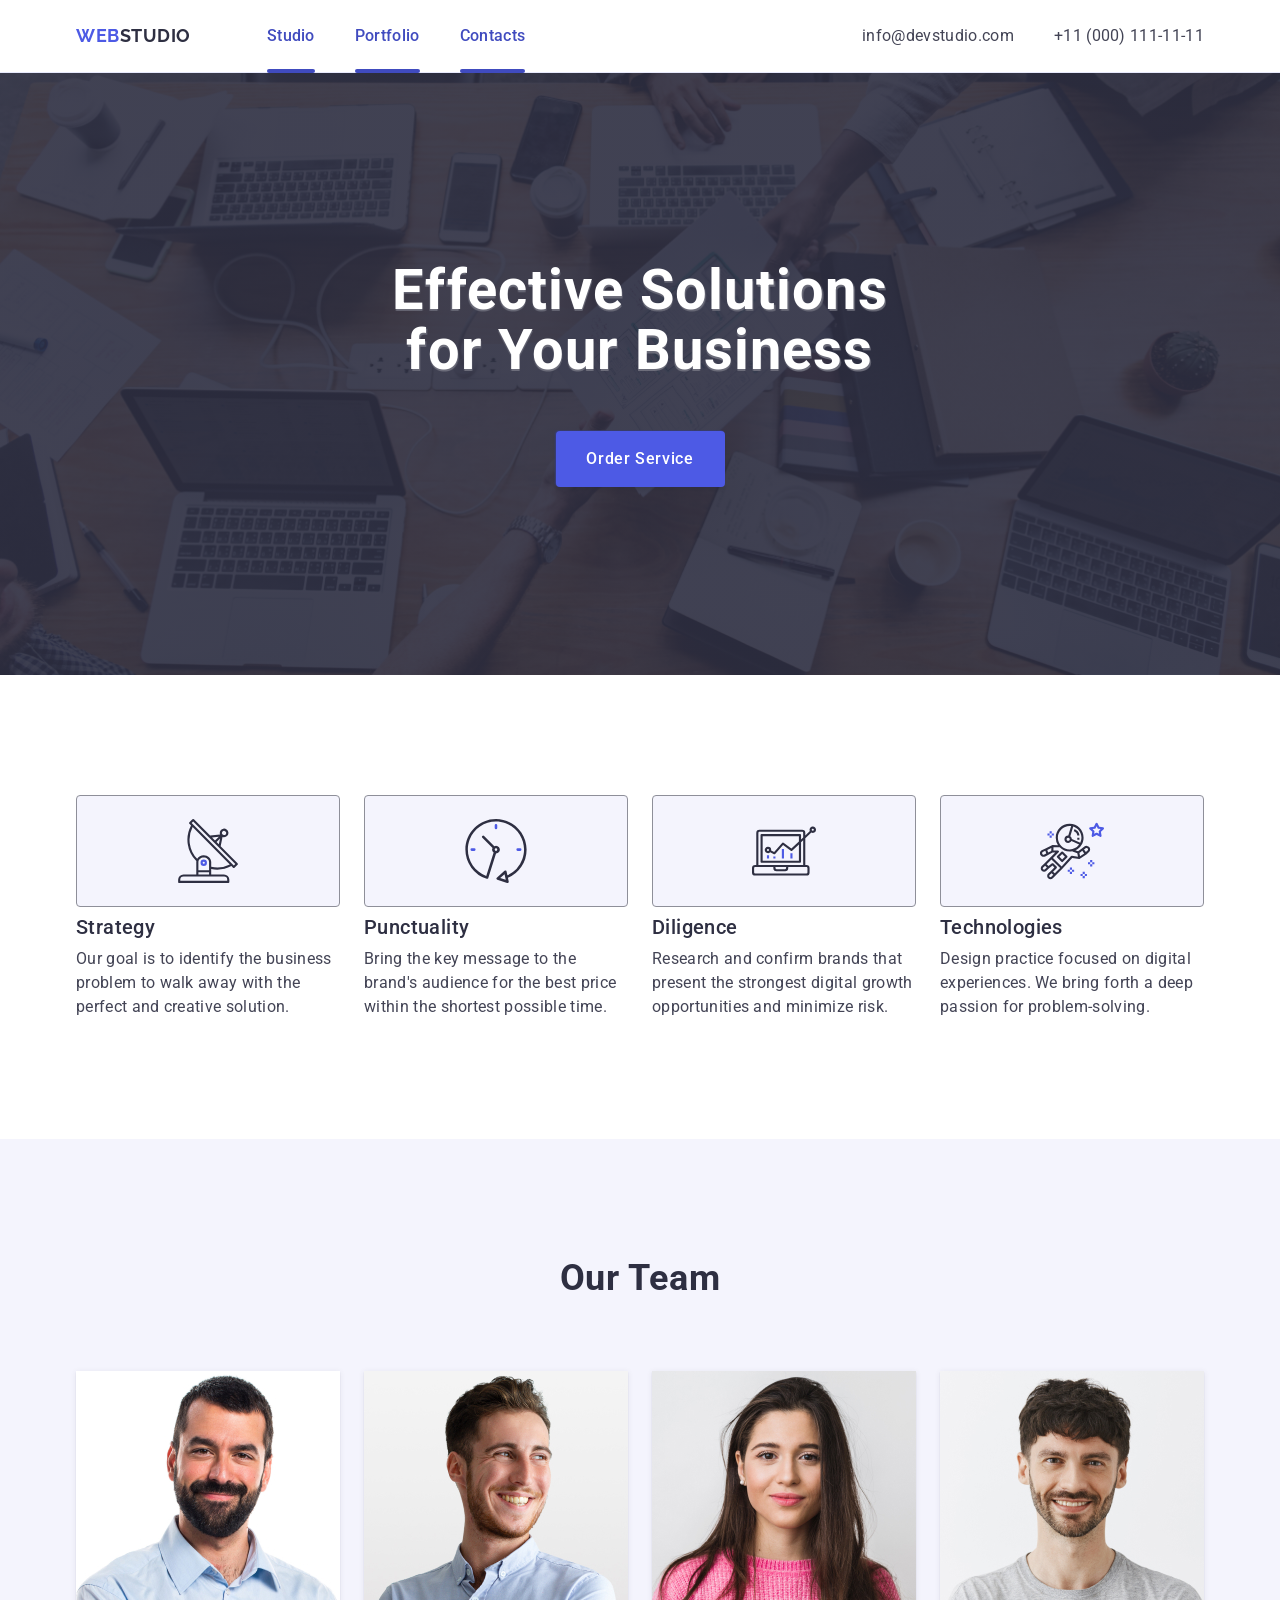
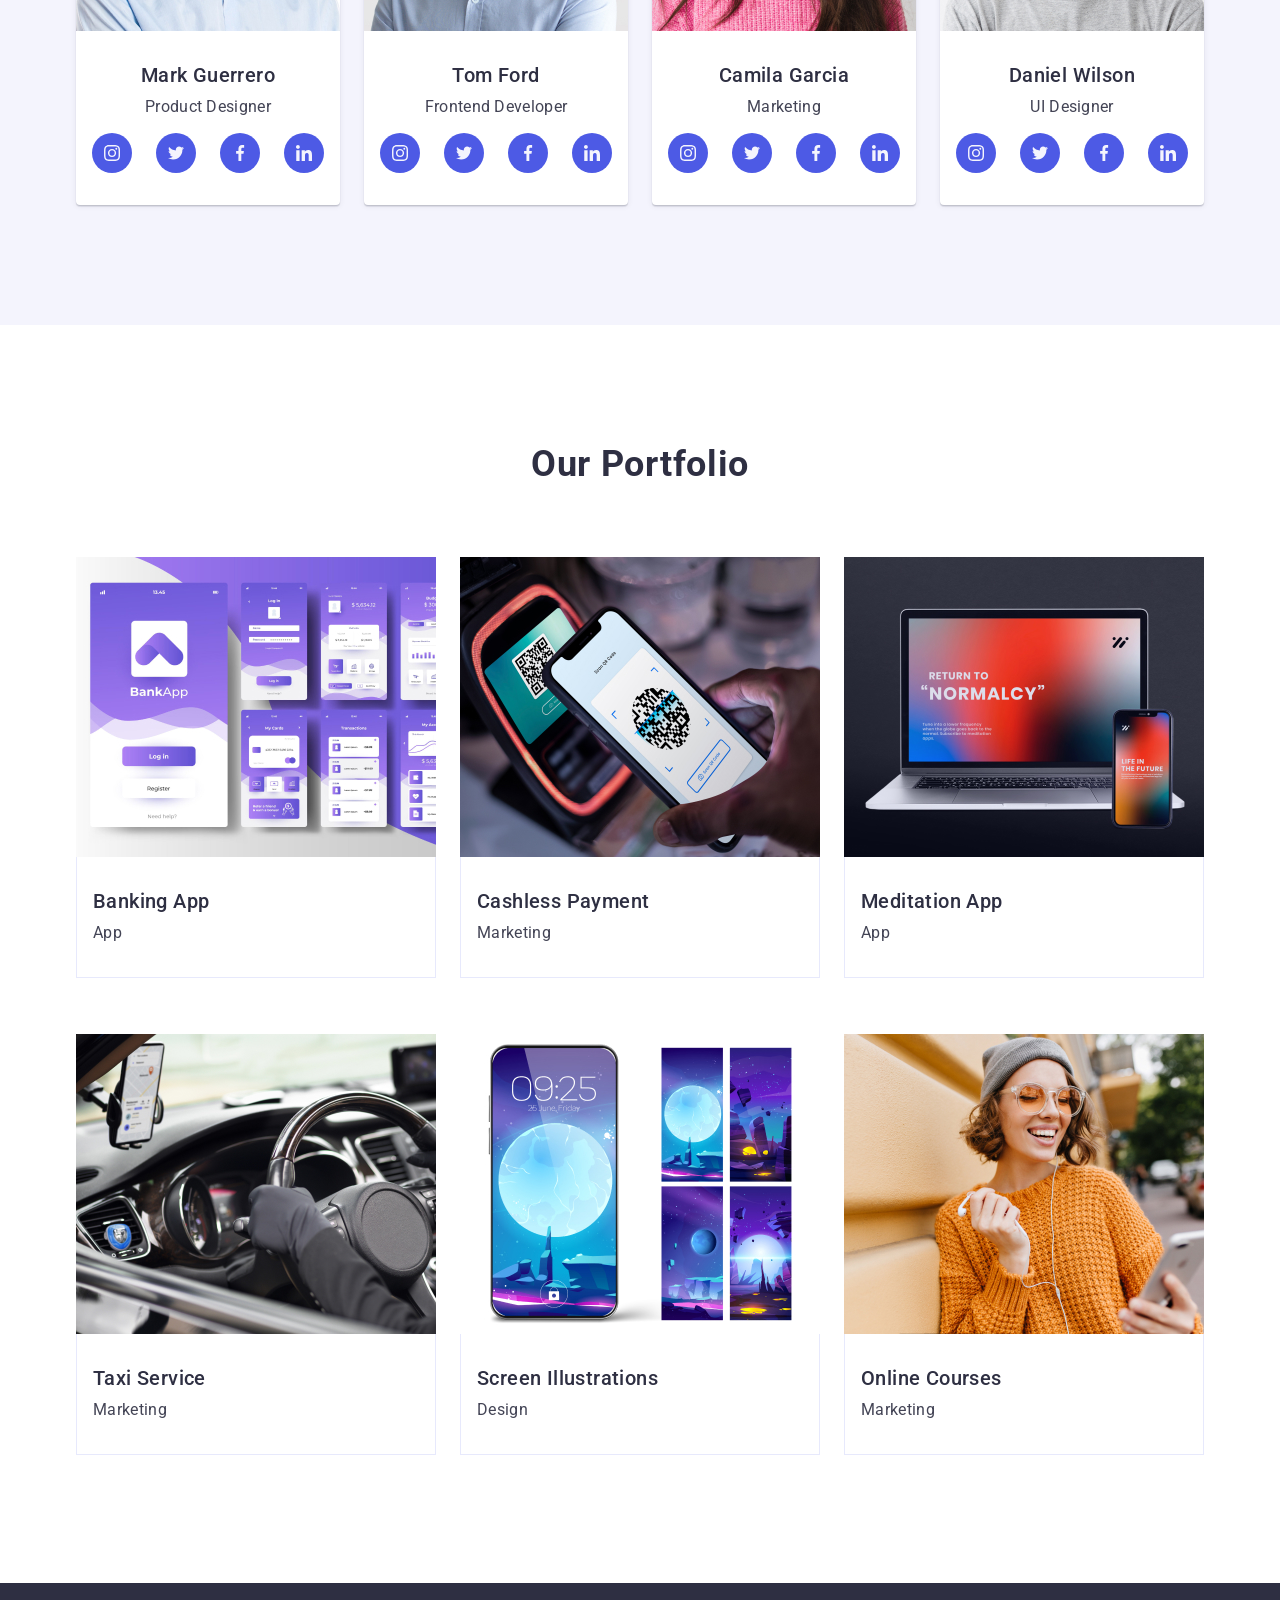
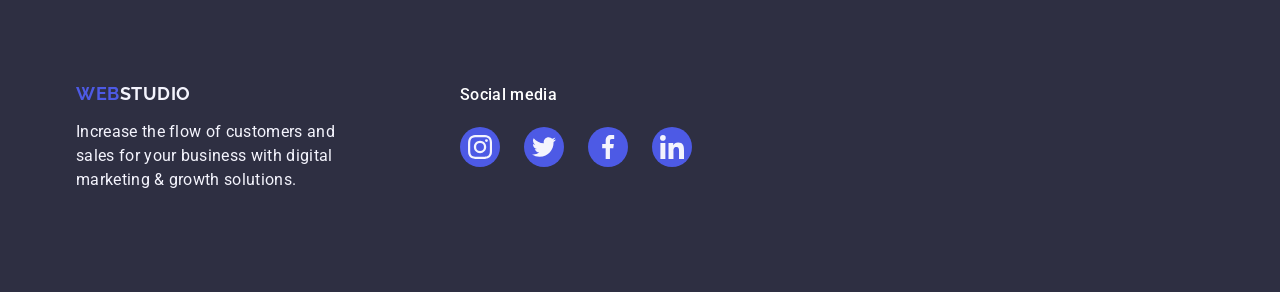
==== commit c7525289: "updates" ====
--- a/index.html
+++ b/index.html
@@ -43,6 +43,7 @@
                 <h2 class="visually-hidden">Goals</h2>
                 <ul class="goals-list">
                     <li class="goals-item">
+                        <div class="goals-item-icon"><svg width="64" height="64"><use href="./images/icons.svg#icon-antenna"></use></svg></div>
                         <h3 class="goals-list-header">
                             Strategy 
                         </h3>
@@ -50,18 +51,21 @@
                         problem to walk away with the perfect and creative solution. </p>
                     </li>
                     <li class="goals-item">
+                        <div class="goals-item-icon"><svg width="64" height="64"><use href="./images/icons.svg#icon-clock"></use></svg></div>
                         <h3 class="goals-list-header">
                             Punctuality
                         </h3>
                         <p class="goals-list-text">Bring the key message to the brand's audience for the best price within the shortest possible time.</p>
                     </li>
                     <li class="goals-item">
+                        <div class="goals-item-icon"><svg width="64" height="64"><use href="./images/icons.svg#icon-diagram"></use></svg></div>
                         <h3 class="goals-list-header">
                             Diligence
                         </h3>
                         <p class="goals-list-text">Research and confirm brands that present the strongest digital growth opportunities and minimize risk.</p>
                     </li>
                     <li class="goals-item">
+                        <div class="goals-item-icon"><svg width="64" height="64"><use href="./images/icons.svg#icon-astronaut"></use></svg></div>
                         <h3 class="goals-list-header">
                             Technologies 
                         </h3>
@@ -70,7 +74,7 @@
                 </ul>
             </div>
         </section>
-        <section class="team ">
+        <section class="team">
             <div class="container section-container">
                 <h2 class="team-header">Our Team</h2>
                 <ul class="team-list">
@@ -79,6 +83,12 @@
                         <div class="team-description">
                             <h3 class="team-list-header">Mark Guerrero</h3>
                             <p class="team-list-text">Product Designer</p>
+                            <ul class="socials">
+                                <li class="socials-item"><a href="" class="socials-link"><svg width="16" height="16" class="socials-icon"><use href="./images/icons.svg#icon-instagram"></use></svg></a></li>
+                                <li class="socials-item"><a href="" class="socials-link"><svg width="16" height="16" class="socials-icon"><use href="./images/icons.svg#icon-twitter"></use></svg></a></li>
+                                <li class="socials-item"><a href="" class="socials-link"><svg width="16" height="16" class="socials-icon"><use href="./images/icons.svg#icon-facebook"></use></svg></a></li>
+                                <li class="socials-item"><a href="" class="socials-link"><svg width="16" height="16" class="socials-icon"><use href="./images/icons.svg#icon-linkedin"></use></svg></a></li>
+                            </ul>
                         </div>
                     </li>
                     <li class="team-list-item">
@@ -86,6 +96,12 @@
                         <div class="team-description">
                             <h3 class="team-list-header">Tom Ford</h3>
                             <p class="team-list-text">Frontend Developer</p>
+                            <ul class="socials">
+                                <li class="socials-item"><a href="" class="socials-link"><svg width="16" height="16" class="socials-icon"><use href="./images/icons.svg#icon-instagram"></use></svg></a></li>
+                                <li class="socials-item"><a href="" class="socials-link"><svg width="16" height="16" class="socials-icon"><use href="./images/icons.svg#icon-twitter"></use></svg></a></li>
+                                <li class="socials-item"><a href="" class="socials-link"><svg width="16" height="16" class="socials-icon"><use href="./images/icons.svg#icon-facebook"></use></svg></a></li>
+                                <li class="socials-item"><a href="" class="socials-link"><svg width="16" height="16" class="socials-icon"><use href="./images/icons.svg#icon-linkedin"></use></svg></a></li>
+                            </ul>
                         </div>
                     </li>
                     <li class="team-list-item">
@@ -93,6 +109,12 @@
                         <div class="team-description">
                             <h3 class="team-list-header">Camila Garcia</h3>
                             <p class="team-list-text">Marketing</p>
+                            <ul class="socials">
+                                <li class="socials-item"><a href="" class="socials-link"><svg width="16" height="16" class="socials-icon"><use href="./images/icons.svg#icon-instagram"></use></svg></a></li>
+                                <li class="socials-item"><a href="" class="socials-link"><svg width="16" height="16" class="socials-icon"><use href="./images/icons.svg#icon-twitter"></use></svg></a></li>
+                                <li class="socials-item"><a href="" class="socials-link"><svg width="16" height="16" class="socials-icon"><use href="./images/icons.svg#icon-facebook"></use></svg></a></li>
+                                <li class="socials-item"><a href="" class="socials-link"><svg width="16" height="16" class="socials-icon"><use href="./images/icons.svg#icon-linkedin"></use></svg></a></li>
+                            </ul>
                         </div>
                     </li>
                     <li class="team-list-item">
@@ -100,6 +122,12 @@
                         <div class="team-description">
                             <h3 class="team-list-header">Daniel Wilson</h3>
                             <p class="team-list-text">UI Designer</p>
+                            <ul class="socials">
+                                <li class="socials-item"><a href="" class="socials-link"><svg width="16" height="16" class="socials-icon"><use href="./images/icons.svg#icon-instagram"></use></svg></a></li>
+                                <li class="socials-item"><a href="" class="socials-link"><svg width="16" height="16" class="socials-icon"><use href="./images/icons.svg#icon-twitter"></use></svg></a></li>
+                                <li class="socials-item"><a href="" class="socials-link"><svg width="16" height="16" class="socials-icon"><use href="./images/icons.svg#icon-facebook"></use></svg></a></li>
+                                <li class="socials-item"><a href="" class="socials-link"><svg width="16" height="16" class="socials-icon"><use href="./images/icons.svg#icon-linkedin"></use></svg></a></li>
+                            </ul>
                         </div>
                     </li>
                 </ul>
@@ -110,42 +138,60 @@
             <h2 class="portfolio-header">Our Portfolio</h2>
             <ul class="portfolio-list">
                 <li class="portfolio-list-item">
-                    <img class="portfolio-list-image" src="./images/banking_app.jpg" alt="app" width="360"/>
+                    <div class="portfolio-image-container">
+                        <img class="portfolio-list-image" src="./images/banking_app.jpg" alt="app" width="360"/>
+                        <p class="portfolio-overflow-text">14 Stylish and User-Friendly App Design Concepts · Task Manager App · Calorie Tracker App · Exotic Fruit Ecommerce App · Cloud Storage App</p>
+                    </div>
                     <div class="portfolio-item-description">
                         <h3 class="portfolio-list-header">Banking App</h3>
                         <p class="portfolio-list-text">App</p>
                 </div>
                 </li>
                 <li class="portfolio-list-item">
-                    <img class="portfolio-list-image" src="./images/cashless_payment.jpg" alt="payment by phone" width="360"/>
+                    <div class="portfolio-image-container">
+                        <img class="portfolio-list-image" src="./images/cashless_payment.jpg" alt="payment by phone" width="360"/>
+                        <p class="portfolio-overflow-text">14 Stylish and User-Friendly App Design Concepts · Task Manager App · Calorie Tracker App · Exotic Fruit Ecommerce App · Cloud Storage App</p>
+                    </div>
                     <div class="portfolio-item-description">
                         <h3  class="portfolio-list-header">Cashless Payment</h3>
                         <p class="portfolio-list-text">Marketing</p>
                 </div>
                 </li>
                 <li class="portfolio-list-item">
-                    <img class="portfolio-list-image" src="./images/meditation_app.jpg" alt="laptop" width="360"/>
+                    <div class="portfolio-image-container">
+                        <img class="portfolio-list-image" src="./images/meditation_app.jpg" alt="laptop" width="360"/>
+                        <p class="portfolio-overflow-text">14 Stylish and User-Friendly App Design Concepts · Task Manager App · Calorie Tracker App · Exotic Fruit Ecommerce App · Cloud Storage App</p>
+                    </div>
                     <div class="portfolio-item-description">
                         <h3 class="portfolio-list-header">Meditation App</h3>
                         <p class="portfolio-list-text">App</p>
                 </div>
                 </li>
                 <li class="portfolio-list-item">
-                    <img class="portfolio-list-image" src="./images/taxi_service.jpg" alt="car" width="360"/>
+                    <div class="portfolio-image-container">
+                        <img class="portfolio-list-image" src="./images/taxi_service.jpg" alt="car" width="360"/>
+                        <p class="portfolio-overflow-text">14 Stylish and User-Friendly App Design Concepts · Task Manager App · Calorie Tracker App · Exotic Fruit Ecommerce App · Cloud Storage App</p>
+                    </div>
                     <div class="portfolio-item-description">
                         <h3 class="portfolio-list-header">Taxi Service</h3>
                         <p class="portfolio-list-text">Marketing</p>
                 </div>
                 </li>
                 <li class="portfolio-list-item">
-                    <img class="portfolio-list-image" src="./images/screen_illustrations.jpg" alt="phone" width="360"/>
+                    <div class="portfolio-image-container">
+                        <img class="portfolio-list-image" src="./images/screen_illustrations.jpg" alt="phone" width="360"/>
+                        <p class="portfolio-overflow-text">14 Stylish and User-Friendly App Design Concepts · Task Manager App · Calorie Tracker App · Exotic Fruit Ecommerce App · Cloud Storage App</p>
+                    </div>
                     <div class="portfolio-item-description">
                         <h3 class="portfolio-list-header">Screen Illustrations</h3>
                         <p class="portfolio-list-text">Design</p>
                 </div>
                 </li>
                 <li class="portfolio-list-item">
-                    <img class="portfolio-list-image" src="./images/online_courses.jpg" alt="woman" width="360"/>
+                    <div class="portfolio-image-container">
+                        <img class="portfolio-list-image" src="./images/online_courses.jpg" alt="woman" width="360"/>
+                        <p class="portfolio-overflow-text">14 Stylish and User-Friendly App Design Concepts · Task Manager App · Calorie Tracker App · Exotic Fruit Ecommerce App · Cloud Storage App</p>
+                    </div>
                     <div class="portfolio-item-description">
                         <h3 class="portfolio-list-header">Online Courses</h3>
                         <p class="portfolio-list-text">Marketing</p>
@@ -157,8 +203,19 @@
     </main>
     <footer class="footer">
         <div class="container footer-container">
-            <a class="footer-logo" href="./index.html">Web<span class="footer-logo-accent">Studio</span></a>
-            <p class="footer-text">Increase the flow of customers and sales for your business with digital marketing & growth solutions.</p>
+            <div class="footer-logo-container">
+                <a class="footer-logo" href="./index.html">Web<span class="footer-logo-accent">Studio</span></a>
+                <p class="footer-text">Increase the flow of customers and sales for your business with digital marketing & growth solutions.</p>
+            </div>
+            <div class="social-media">
+                <p class="social-media-text">Social media</p>
+                <ul class="socials">
+                    <li class="socials-item"><a href="" class="socials-link"><svg width="24" height="24" class="socials-icon"><use href="./images/icons.svg#icon-instagram"></use></svg></a></li>
+                    <li class="socials-item"><a href="" class="socials-link"><svg width="24" height="24" class="socials-icon"><use href="./images/icons.svg#icon-twitter"></use></svg></a></li>
+                    <li class="socials-item"><a href="" class="socials-link"><svg width="24" height="24" class="socials-icon"><use href="./images/icons.svg#icon-facebook"></use></svg></a></li>
+                    <li class="socials-item"><a href="" class="socials-link"><svg width="24" height="24" class="socials-icon"><use href="./images/icons.svg#icon-linkedin"></use></svg></a></li>
+                </ul>
+            </div>
         </div>
     </footer>
 </body>
--- a/css/styles.css
+++ b/css/styles.css
@@ -1,11 +1,16 @@
-body {
+:root {
+    --white: #FFFFFF;
+    --violete: #f4f4fd
+  }
+  
+  body {
     font-family: "Roboto", sans-serif;
     font-weight: 400;
     font-size: 16px;
     line-height: 24px;
     letter-spacing: 0.02em;
     color: #434455;
-    background-color: #FFFFFF;
+    background-color: var(--white);
 }
 
 h1, h2, h3, h4, h5, h6, p {
@@ -81,11 +86,13 @@
     justify-content: space-between;
     align-items: center;
     border-bottom: 1px solid #e7e9fc;
+    box-shadow: 0px 2px 1px rgba(46, 47, 66, 0.08), 0px 1px 1px rgba(46, 47, 66, 0.16), 0px 1px 6px rgba(46, 47, 66, 0.08);
 }
 
 .header-container {
     display: flex;
     justify-content: space-between;
+    align-items: center;
 }
 
 .navigation {
@@ -133,6 +140,9 @@
     color: #2E2F42;
     padding: 24px 0;
     display: block;
+    position: relative;
+    color: #404bbf;
+    transition: color 250ms cubic-bezier(0.4, 0, 0.2, 1);
 }
 
 .navigation-link:hover,
@@ -140,9 +150,16 @@
     color:#404bbf;
 }
 
-/* .navigation-link-studio:active {
-    text-decoration: underline;
-} */
+.navigation-link::after {
+    content: '';
+    width: 100%;
+    position: absolute;
+    left: 0;
+    bottom: -1px;
+    height: 4px; 
+    background-color: #404bbf;
+    border-radius: 2px;
+}
 
 .address-link {
     font-family: Roboto;
@@ -152,6 +169,7 @@
     line-height: 24px;
     letter-spacing: 0.02em;
     color: #434455;
+    transition: color 250ms cubic-bezier(0.4, 0, 0.2, 1); 
 }
 
 .address-link:hover,
@@ -168,11 +186,15 @@
     background-color:  #2e2f42;
     padding: 188px 0;
     background-image: linear-gradient(
-        to bottom, 
         rgba(46, 47, 66, 0.7), 
         rgba(46, 47, 66, 0.7)
         ),
         url('../images/hero_image.png');
+        max-width: 1440px;
+        background-repeat: no-repeat;
+        background-position: center;
+        background-size: cover;
+        background-color: 250ms cubic-bezier(0.4, 0, 0.2, 1);
 }
 
 .banner-container {
@@ -188,7 +210,7 @@
     letter-spacing: 0.02em;
     line-height: 1.07;
     text-align: center;
-    color: #ffffff;
+    color: var(--white);
     max-width: 496px;
 }
 
@@ -200,7 +222,7 @@
     letter-spacing: 0.04em;
     background-color: #4D5AE5;
     cursor: pointer;
-    color: #ffffff;
+    color: var(--white);
     margin-top: 50px;    
     min-width: 169px;
     border: none;
@@ -240,6 +262,17 @@
     width: calc((100% - 72px) / 4);
 }
 
+.goals-item-icon {
+    display: flex; 
+    align-items: center;
+    justify-content: center;
+    height: 112px;
+    background-color: var(--violete);
+    border-radius: 4px;
+    border: 1px solid #8e8f99;
+    margin-bottom: 8px;
+}
+
 .goals-list-header {
     font-family: Roboto;
     font-weight: 500;
@@ -259,7 +292,7 @@
 }
 
 .team {
-    background-color: #F4F4FD;
+    background-color: var(--violete);
     padding: 120px 0;
 }
 
@@ -283,9 +316,10 @@
 }
 
 .team-list-item {
-    background-color: #FFFFFF;
+    background-color: var(--white);
     width: calc((100% - 72px) / 4);
     border-radius: 0px 0px 4px 4px;
+    box-shadow: 0px 1px 6px rgba(46, 47, 66, 0.08), 0px 1px 1px rgba(46, 47, 66, 0.16), 0px 2px 1px rgba(46, 47, 66, 0.08);
 }
 
 .team-list-header {
@@ -302,6 +336,38 @@
 .team-list-text {
     font-size: 16px;
     text-align: center;
+    margin-bottom: 14px;
+}
+
+.socials {
+    display: flex;
+    justify-content: center;
+    gap: 24px;
+}
+
+.socials-item {
+    width: 40px;
+    height: 40px; 
+
+}
+
+.socials-link {
+    width: 100%;
+    height: 100%;
+    background-color: #4d5ae5;
+    border-radius: 50%;
+    display: flex;
+    align-items: center;
+    justify-content: center;
+    background-color: 250ms cubic-bezier(0.4, 0, 0.2, 1);
+}
+
+.socials-link:hover, .socials-link:focus {
+    background-color: #404bbf;
+}
+
+.socials-icon {
+    fill: var(--white);
 }
 
 .portfolio {
@@ -324,7 +390,13 @@
     flex-wrap: wrap;
 }
 .portfolio-list-item {
-     width: calc((100% - 48px) / 3); 
+    width: calc((100% - 48px) / 3);
+    transition: box-shadow 250ms cubic-bezier(0.4, 0, 0.2, 1);
+}
+
+.portfolio-list-item:hover {
+    box-shadow: 0px 1px 6px rgba(46, 47, 66, 0.08), 0px 1px 1px rgba(46, 47, 66, 0.16), 0px 2px 1px rgba(46, 47, 66, 0.08);
+    transform: translateY(0%);
 }
 
 .portfolio-item-description {
@@ -332,6 +404,27 @@
     border: 1px solid #e7e9fc;
     border-top: none;
     margin-bottom: 8px;
+
+}
+
+.portfolio-image-container {
+    position: relative;
+    overflow: hidden; 
+}
+
+.portfolio-overflow-text {
+    position: absolute; 
+    top: 0;
+    font-size: 16px;
+    line-height: 1.5;
+    letter-spacing: 0.02em;
+    color: var(--violete);
+    padding: 40px 32px; 
+    background-color: #4d5ae5;
+    height: 100%;
+    width: 100%;
+    transform: translateY(100%);
+    transition: transform 250ms cubic-bezier(0.4, 0, 0.2, 1);
 
 }
 /* .portfolio-list-image {
@@ -367,10 +460,28 @@
 }
 
 .footer-logo-accent {
-    color: #f4f4fd;
+    color: var(--violete);
 }
 
 .footer-text {
-    color: #F4F4FD;
+    color: var(--violete);
     width: 264px;
+}
+
+.footer-container {
+    display: flex;
+    align-items: baseline;
+}
+
+.footer-logo-container {
+    margin-right: 120px
+}
+
+.social-media-text {
+    font-weight: 500;
+    font-size: 16px;
+    line-height: 1.5;
+    letter-spacing: 0.02em;
+    color: var(--white);
+    margin-bottom: 20px;
 }
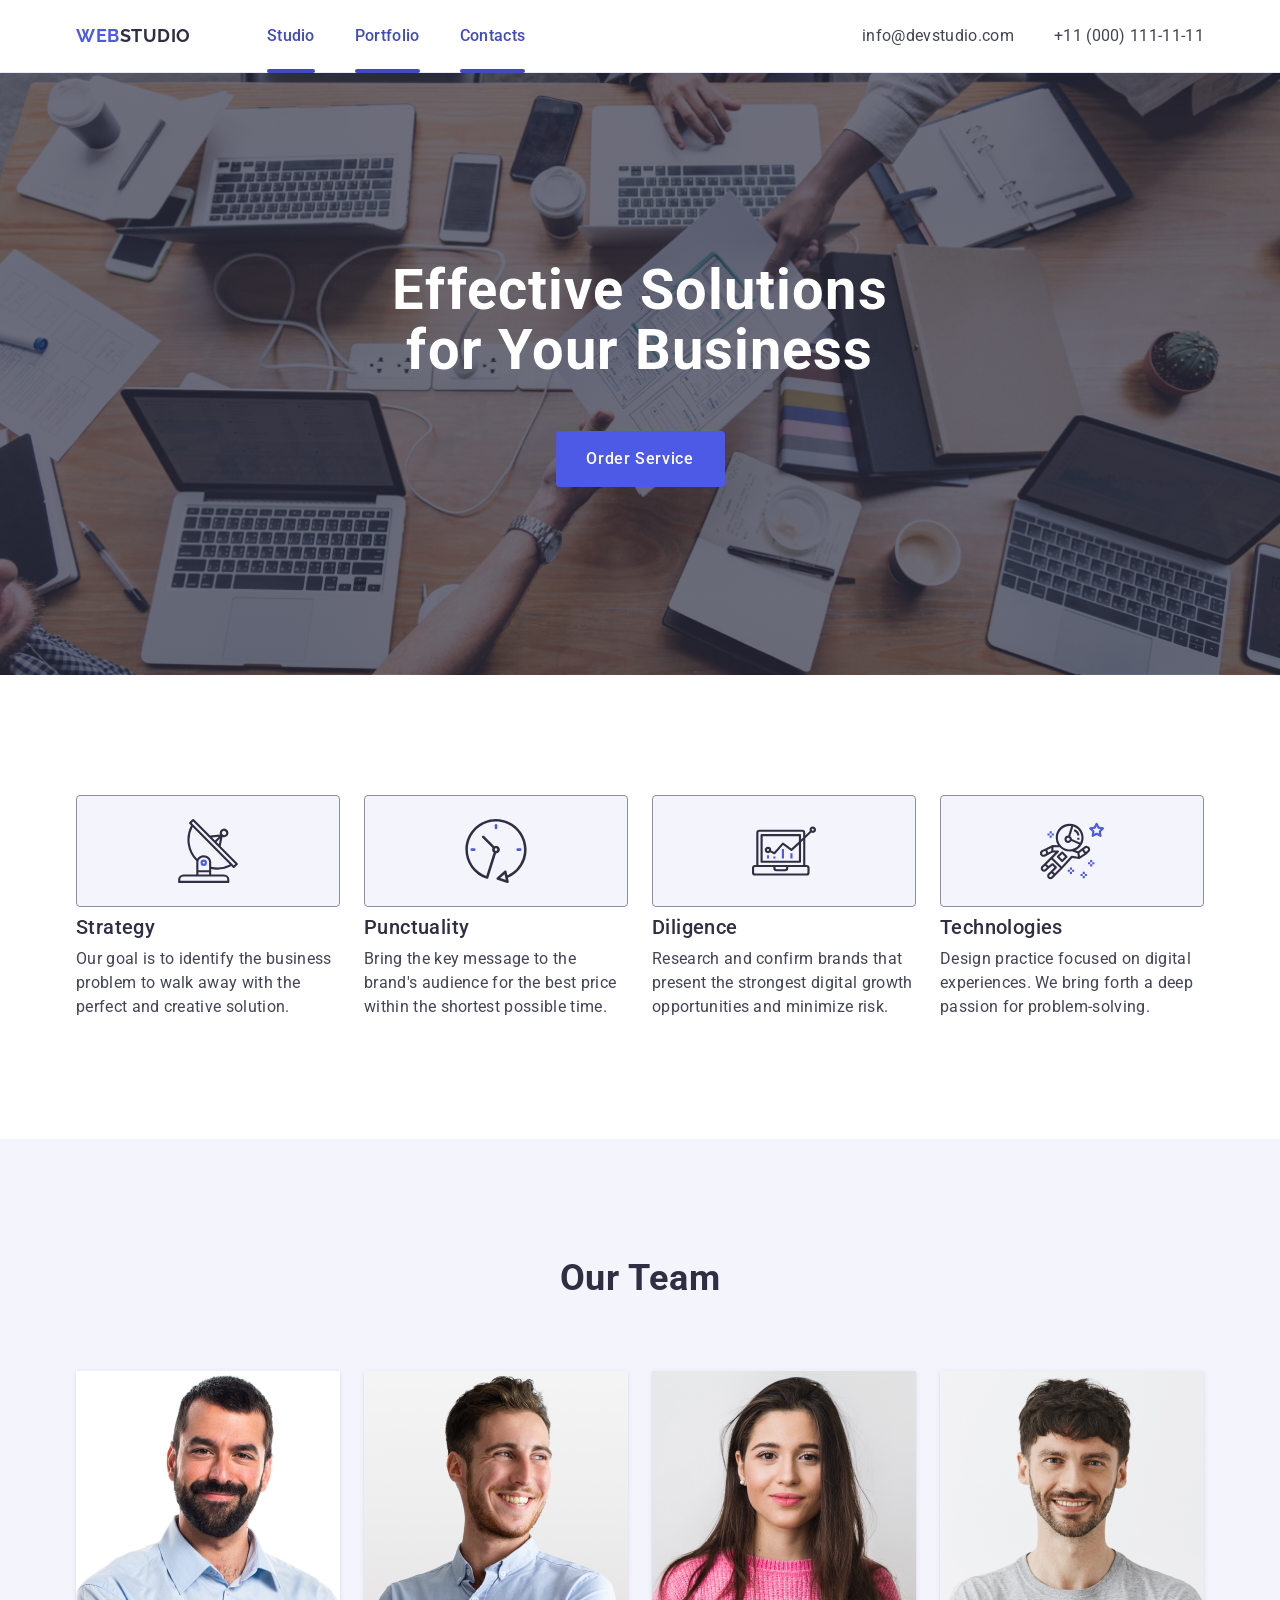
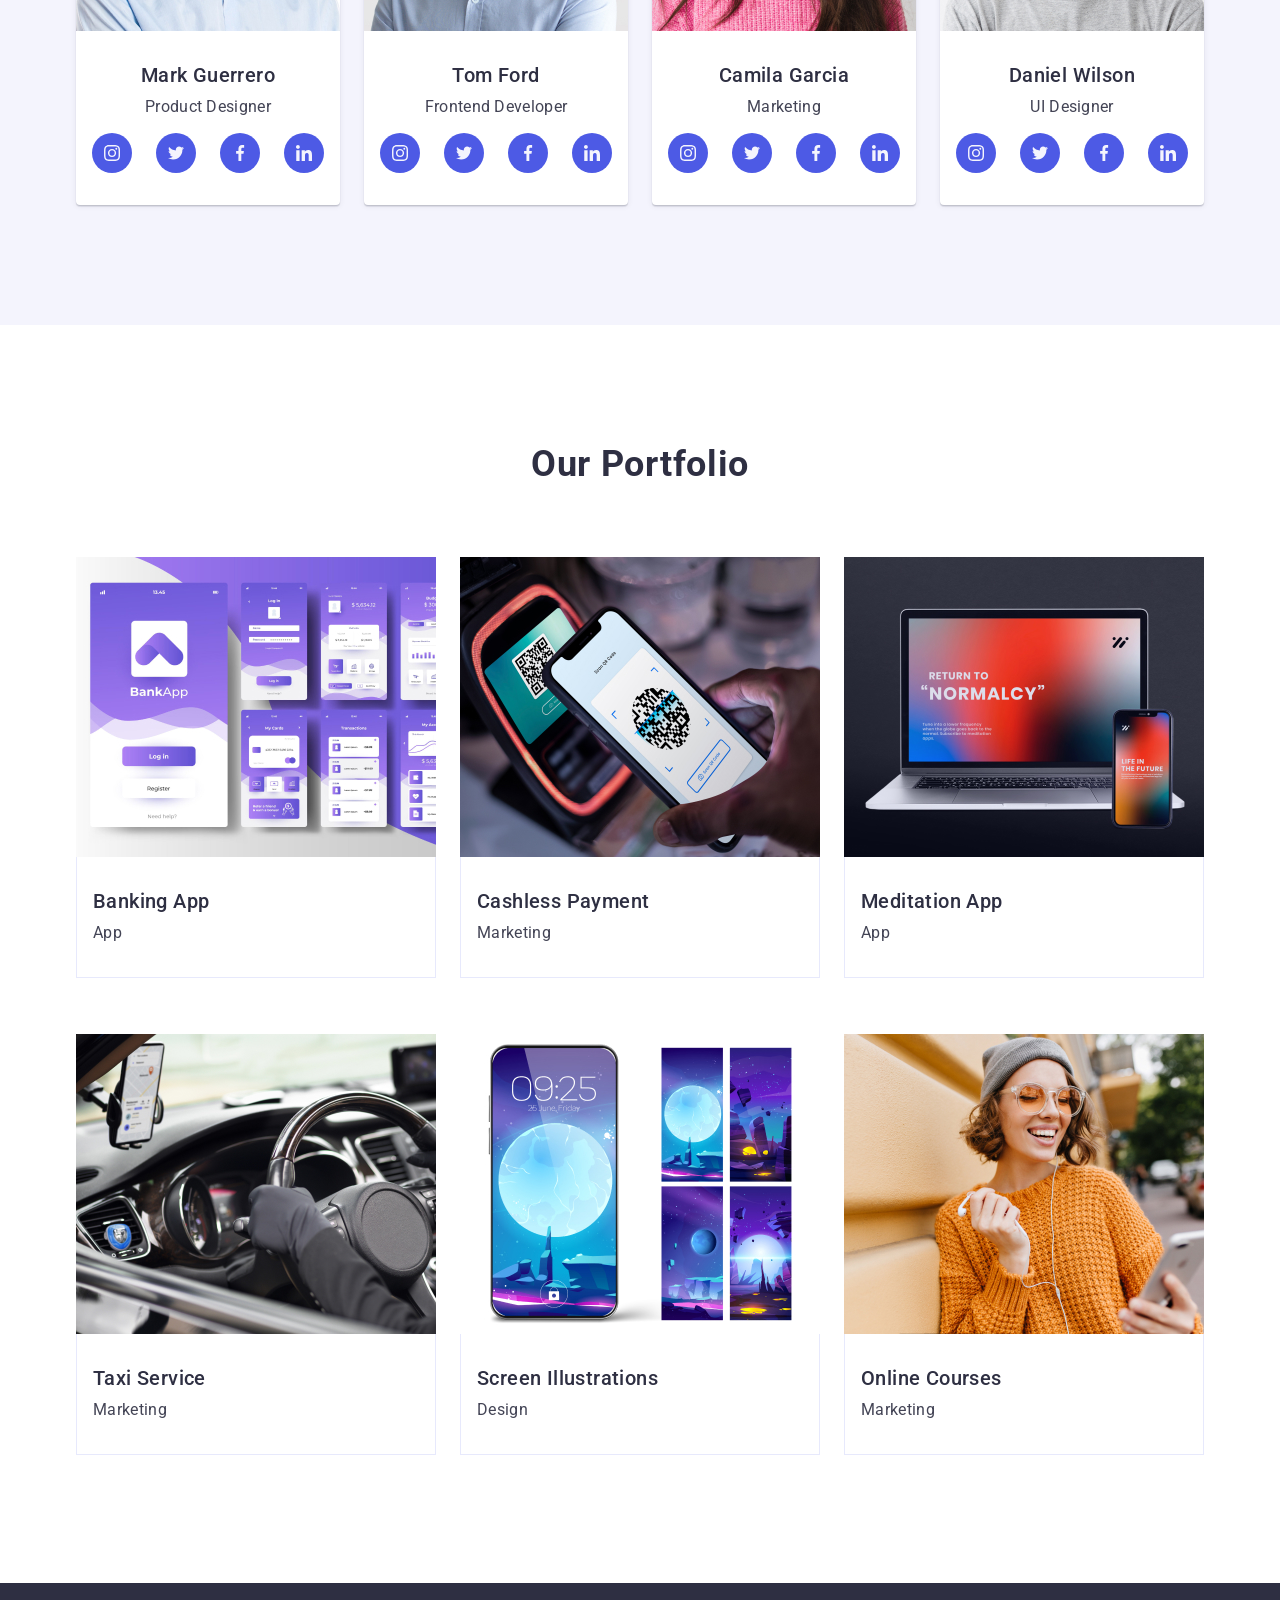
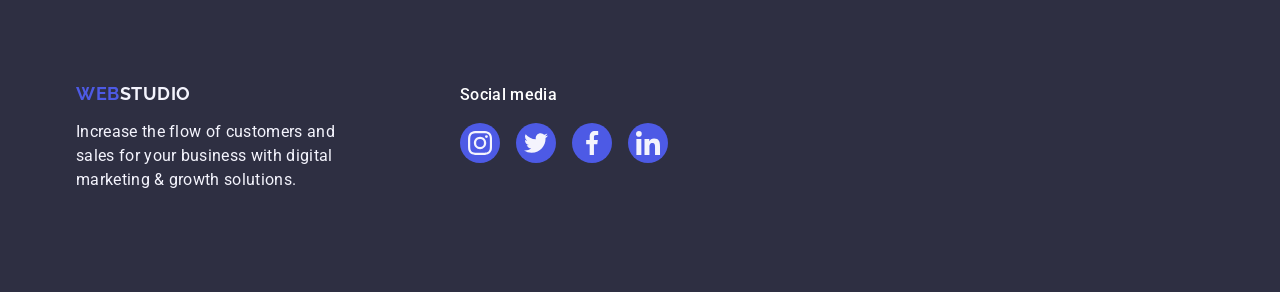
==== commit 05fe5d43: "hero updated" ====
--- a/index.html
+++ b/index.html
@@ -209,11 +209,11 @@
             </div>
             <div class="social-media">
                 <p class="social-media-text">Social media</p>
-                <ul class="socials">
-                    <li class="socials-item"><a href="" class="socials-link"><svg width="24" height="24" class="socials-icon"><use href="./images/icons.svg#icon-instagram"></use></svg></a></li>
-                    <li class="socials-item"><a href="" class="socials-link"><svg width="24" height="24" class="socials-icon"><use href="./images/icons.svg#icon-twitter"></use></svg></a></li>
-                    <li class="socials-item"><a href="" class="socials-link"><svg width="24" height="24" class="socials-icon"><use href="./images/icons.svg#icon-facebook"></use></svg></a></li>
-                    <li class="socials-item"><a href="" class="socials-link"><svg width="24" height="24" class="socials-icon"><use href="./images/icons.svg#icon-linkedin"></use></svg></a></li>
+                <ul class="footer-socials">
+                    <li class="socials-item"><a href="" class="socials-link footer-socials-link"><svg width="24" height="24" class="socials-icon"><use href="./images/icons.svg#icon-instagram"></use></svg></a></li>
+                    <li class="socials-item"><a href="" class="socials-link footer-socials-link"><svg width="24" height="24" class="socials-icon"><use href="./images/icons.svg#icon-twitter"></use></svg></a></li>
+                    <li class="socials-item"><a href="" class="socials-link footer-socials-link"><svg width="24" height="24" class="socials-icon"><use href="./images/icons.svg#icon-facebook"></use></svg></a></li>
+                    <li class="socials-item"><a href="" class="socials-link footer-socials-link"><svg width="24" height="24" class="socials-icon"><use href="./images/icons.svg#icon-linkedin"></use></svg></a></li>
                 </ul>
             </div>
         </div>
--- a/css/styles.css
+++ b/css/styles.css
@@ -2,7 +2,7 @@
     --white: #FFFFFF;
     --violete: #f4f4fd
   }
-  
+  /* General styles */
   body {
     font-family: "Roboto", sans-serif;
     font-weight: 400;
@@ -51,15 +51,6 @@
     letter-spacing: 0.04em;
     text-decoration: underline;
 }
-
-
-/* h3 {
-    font-family: Roboto;
-    font-weight: 500;
-    font-size: 20px;
-    letter-spacing: 0.02em;
-} */
-
 
 /* Container */
 .container {
@@ -73,6 +64,7 @@
     display: block;
 }
 
+/* Header */
 address {
     font-style: normal;
 }
@@ -122,15 +114,6 @@
     color: #2e2f42;
 }
 
-/* .body-medium {
-    font-family: Roboto;
-    font-weight: Medium;
-    font-size: 16px;
-    line-height: 24px;
-    letter-spacing: 0.02em;
-} */
-
-
 .navigation-link {
     font-family: Roboto;
     font-weight: 500 ;
@@ -182,19 +165,17 @@
     gap: 40px
 }
 
+/* Banner */
+
 .banner {
     background-color:  #2e2f42;
     padding: 188px 0;
-    background-image: linear-gradient(
-        rgba(46, 47, 66, 0.7), 
-        rgba(46, 47, 66, 0.7)
-        ),
-        url('../images/hero_image.png');
-        max-width: 1440px;
-        background-repeat: no-repeat;
-        background-position: center;
-        background-size: cover;
-        background-color: 250ms cubic-bezier(0.4, 0, 0.2, 1);
+    background-image: linear-gradient(rgba(46, 47, 66, 0.7), rgba(46, 47, 66, 0.7)), url('../images/hero_image.jpg');
+    max-width: 1440px;
+    background-repeat: no-repeat;
+    background-position: center;
+    background-size: cover;
+    background-color: 250ms cubic-bezier(0.4, 0, 0.2, 1);
 }
 
 .banner-container {
@@ -228,6 +209,7 @@
     border: none;
     border-radius: 4px; 
     height: 56px;
+    background-color: 250ms cubic-bezier(0.4, 0, 0.2, 1);
 }
 
 .banner-button:hover,
@@ -235,6 +217,7 @@
     background-color: #404BBF;
 }
 
+/* Goals */
 .goals {
     padding: 120px 0;
 }
@@ -291,6 +274,7 @@
     padding: 0;
 }
 
+/* Team */
 .team {
     background-color: var(--violete);
     padding: 120px 0;
@@ -348,7 +332,6 @@
 .socials-item {
     width: 40px;
     height: 40px; 
-
 }
 
 .socials-link {
@@ -359,7 +342,7 @@
     display: flex;
     align-items: center;
     justify-content: center;
-    background-color: 250ms cubic-bezier(0.4, 0, 0.2, 1);
+    transition: background-color 250ms cubic-bezier(0.4, 0, 0.2, 1);
 }
 
 .socials-link:hover, .socials-link:focus {
@@ -367,9 +350,10 @@
 }
 
 .socials-icon {
-    fill: var(--white);
-}
-
+    fill: var(--violete);
+}
+
+/* Portfolio */
 .portfolio {
     padding: 120px 0 120px 0;
 }
@@ -389,6 +373,7 @@
     row-gap: 48px;
     flex-wrap: wrap;
 }
+
 .portfolio-list-item {
     width: calc((100% - 48px) / 3);
     transition: box-shadow 250ms cubic-bezier(0.4, 0, 0.2, 1);
@@ -396,6 +381,9 @@
 
 .portfolio-list-item:hover {
     box-shadow: 0px 1px 6px rgba(46, 47, 66, 0.08), 0px 1px 1px rgba(46, 47, 66, 0.16), 0px 2px 1px rgba(46, 47, 66, 0.08);
+}
+
+.portfolio-list-item:hover ~ .portfolio-overflow-text {
     transform: translateY(0%);
 }
 
@@ -427,12 +415,7 @@
     transition: transform 250ms cubic-bezier(0.4, 0, 0.2, 1);
 
 }
-/* .portfolio-list-image {
-}
-.portfolio-list-text {
-}
-.portfoli-list-item {
-} */
+
 .portfolio-list-header {
     font-weight: 500;
     font-size: 20px;
@@ -442,6 +425,7 @@
     margin-bottom: 8px;
 }
 
+/* Footer */
 .footer {
     background-color:  #2e2f42;
     padding: 100px 0;
@@ -477,11 +461,20 @@
     margin-right: 120px
 }
 
+.footer-socials {
+    display: flex;
+    justify-content: center;
+    gap: 16px;
+}
 .social-media-text {
     font-weight: 500;
     font-size: 16px;
     line-height: 1.5;
     letter-spacing: 0.02em;
     color: var(--white);
-    margin-bottom: 20px;
-}+    margin-bottom: 16px;
+}
+
+.footer-socials-link:hover, .footer-socials-link:focus {
+    background-color: #31d0aa;
+}
